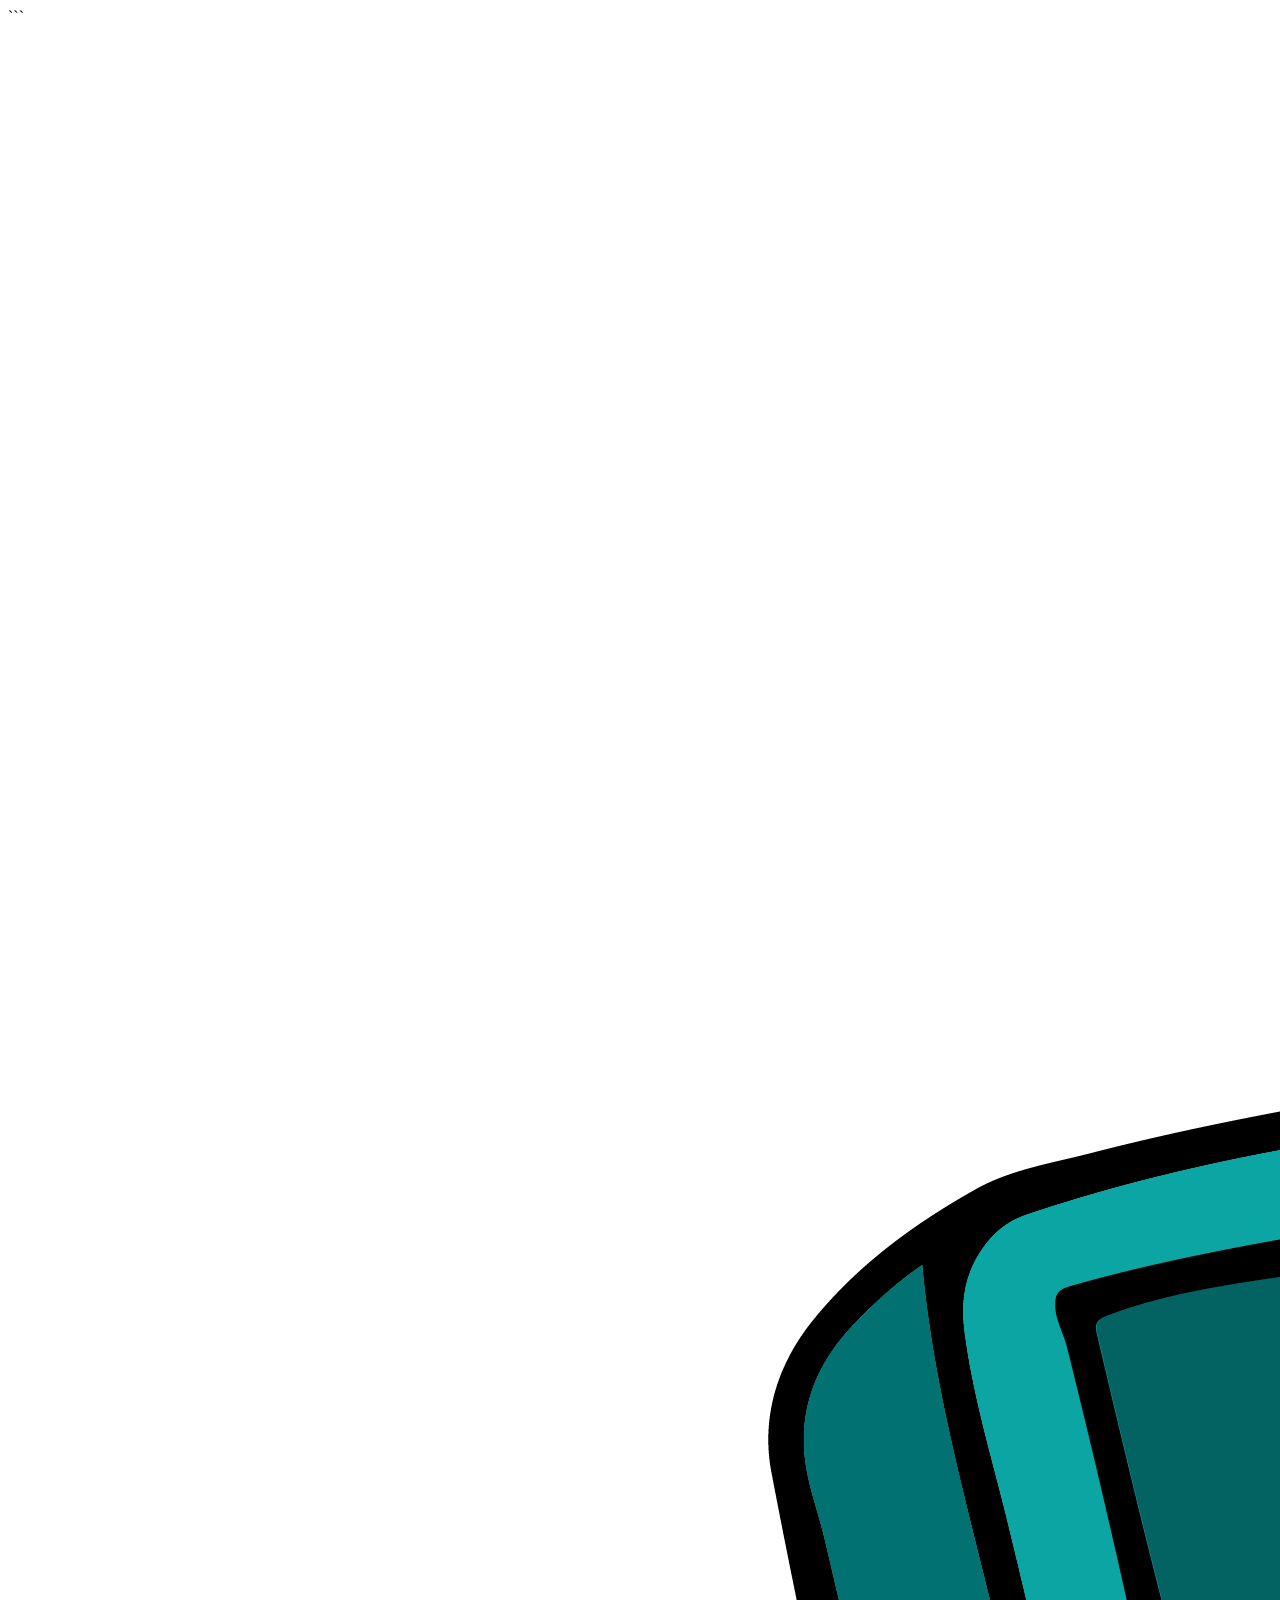
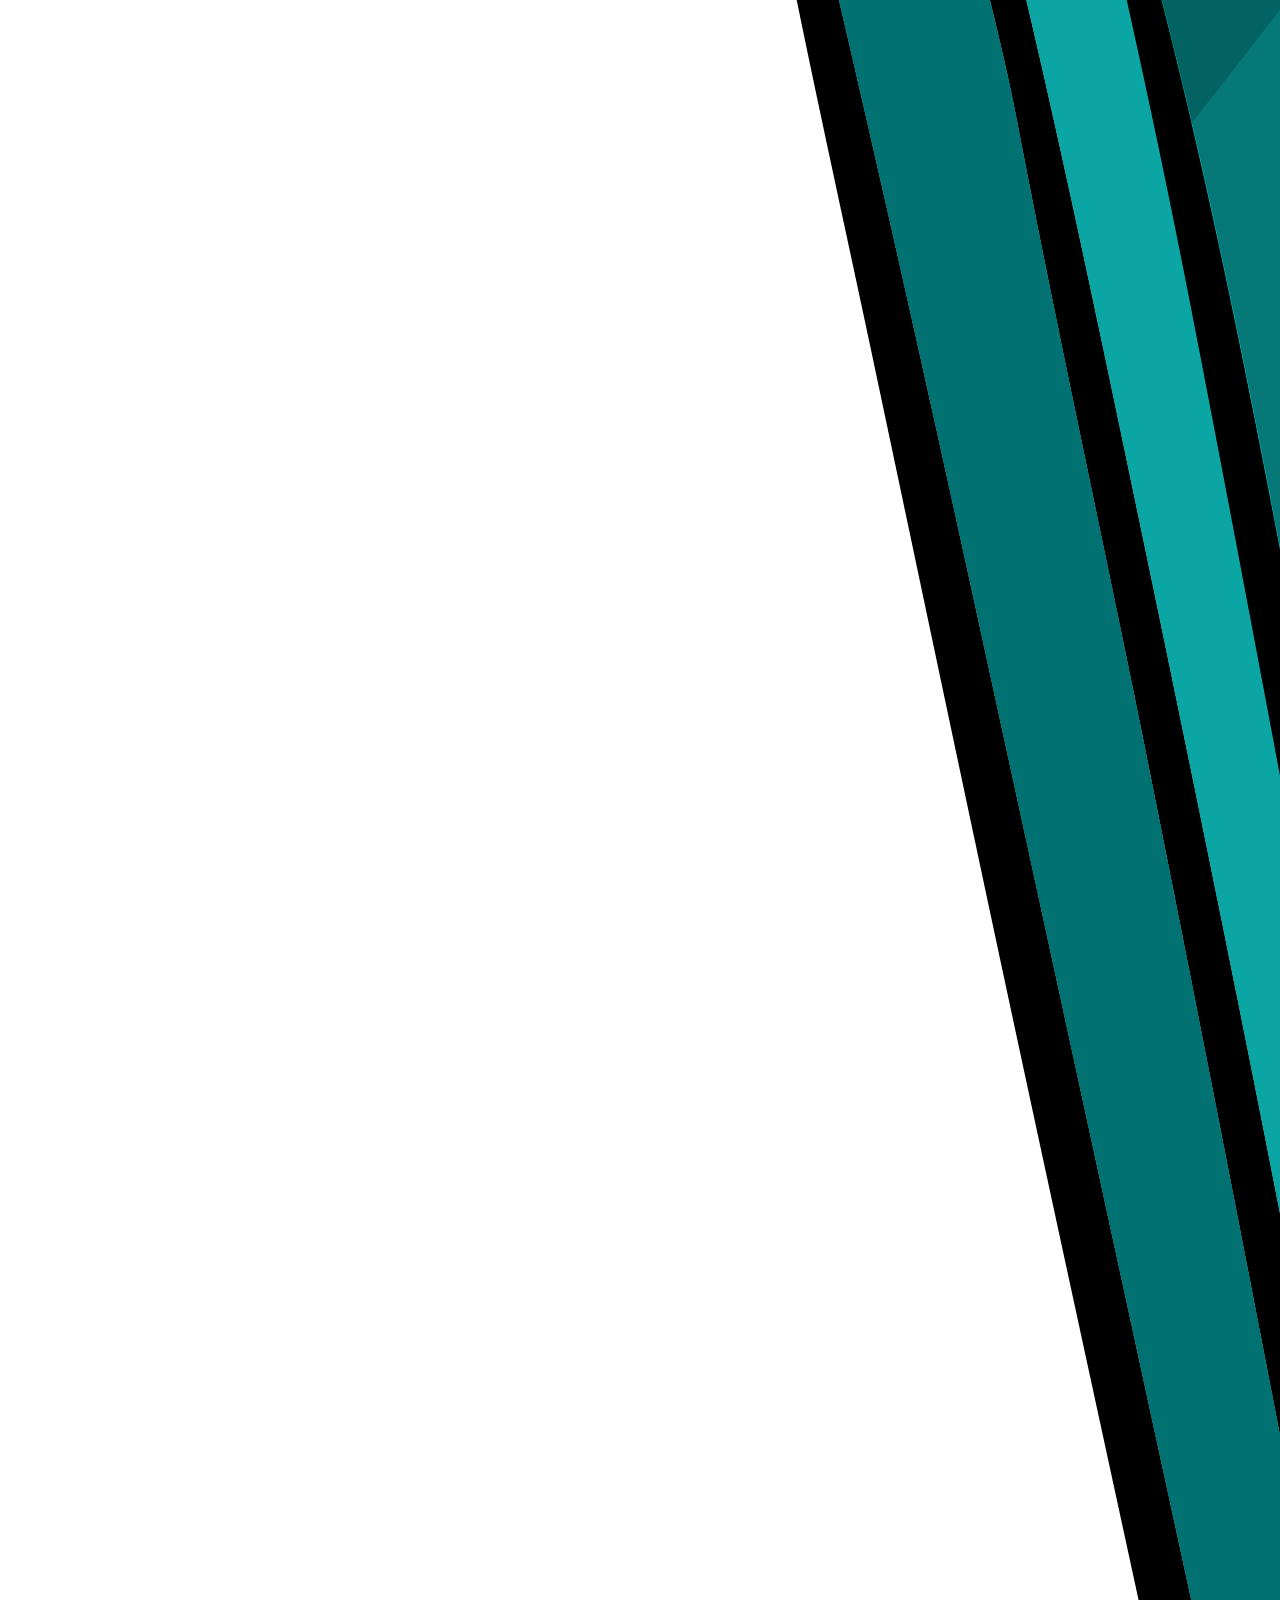
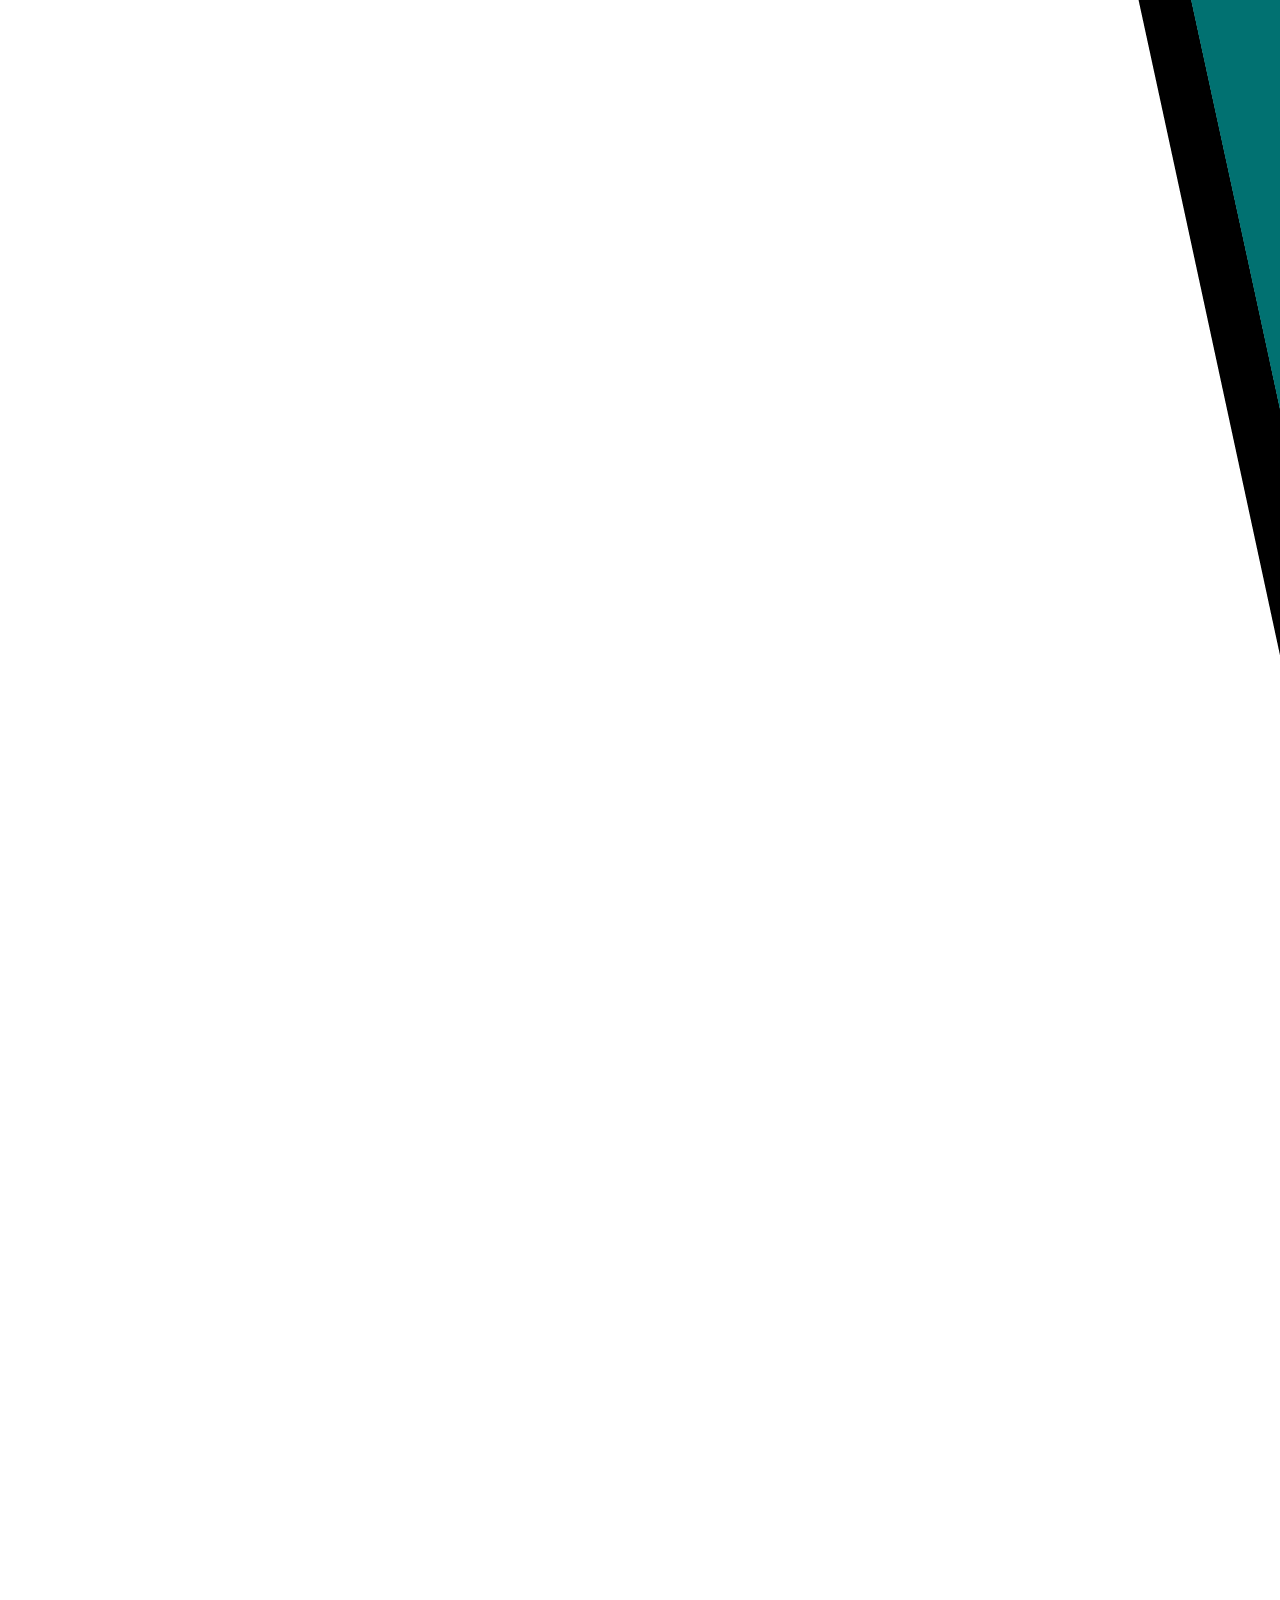
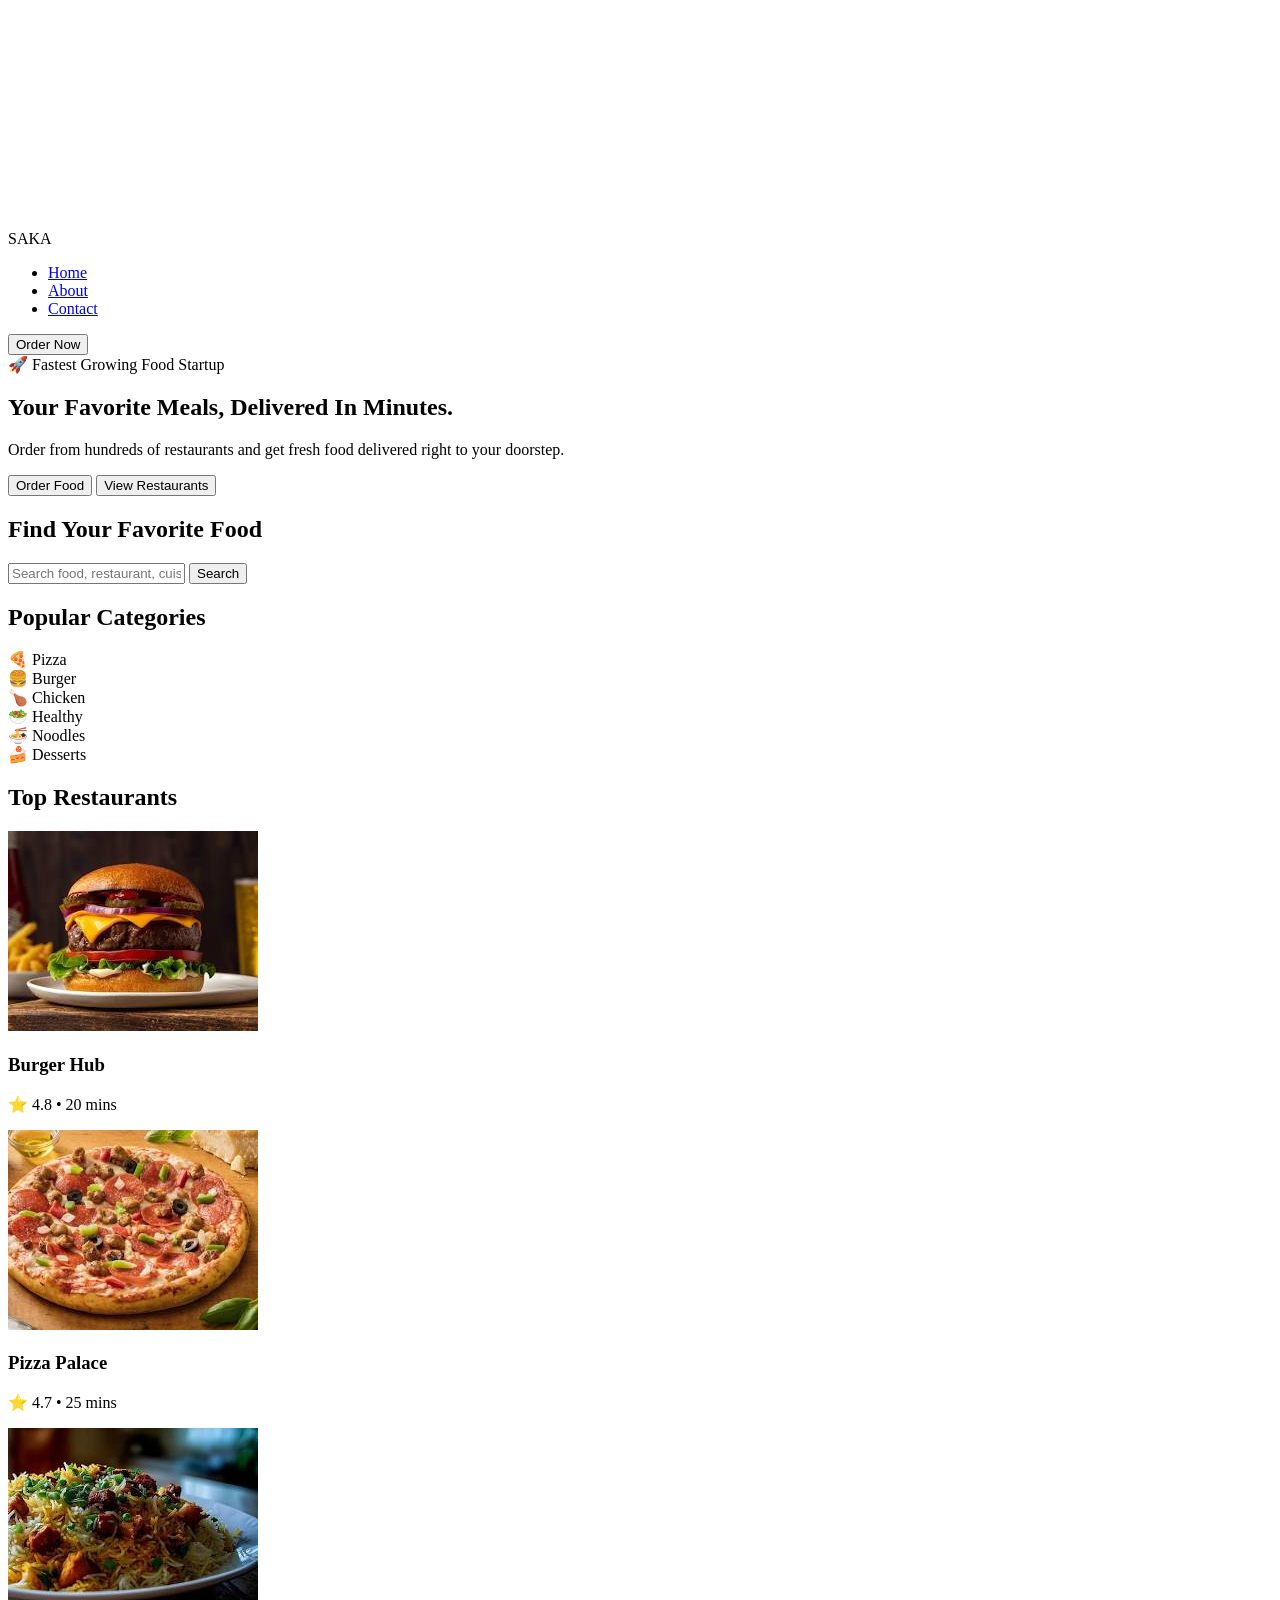
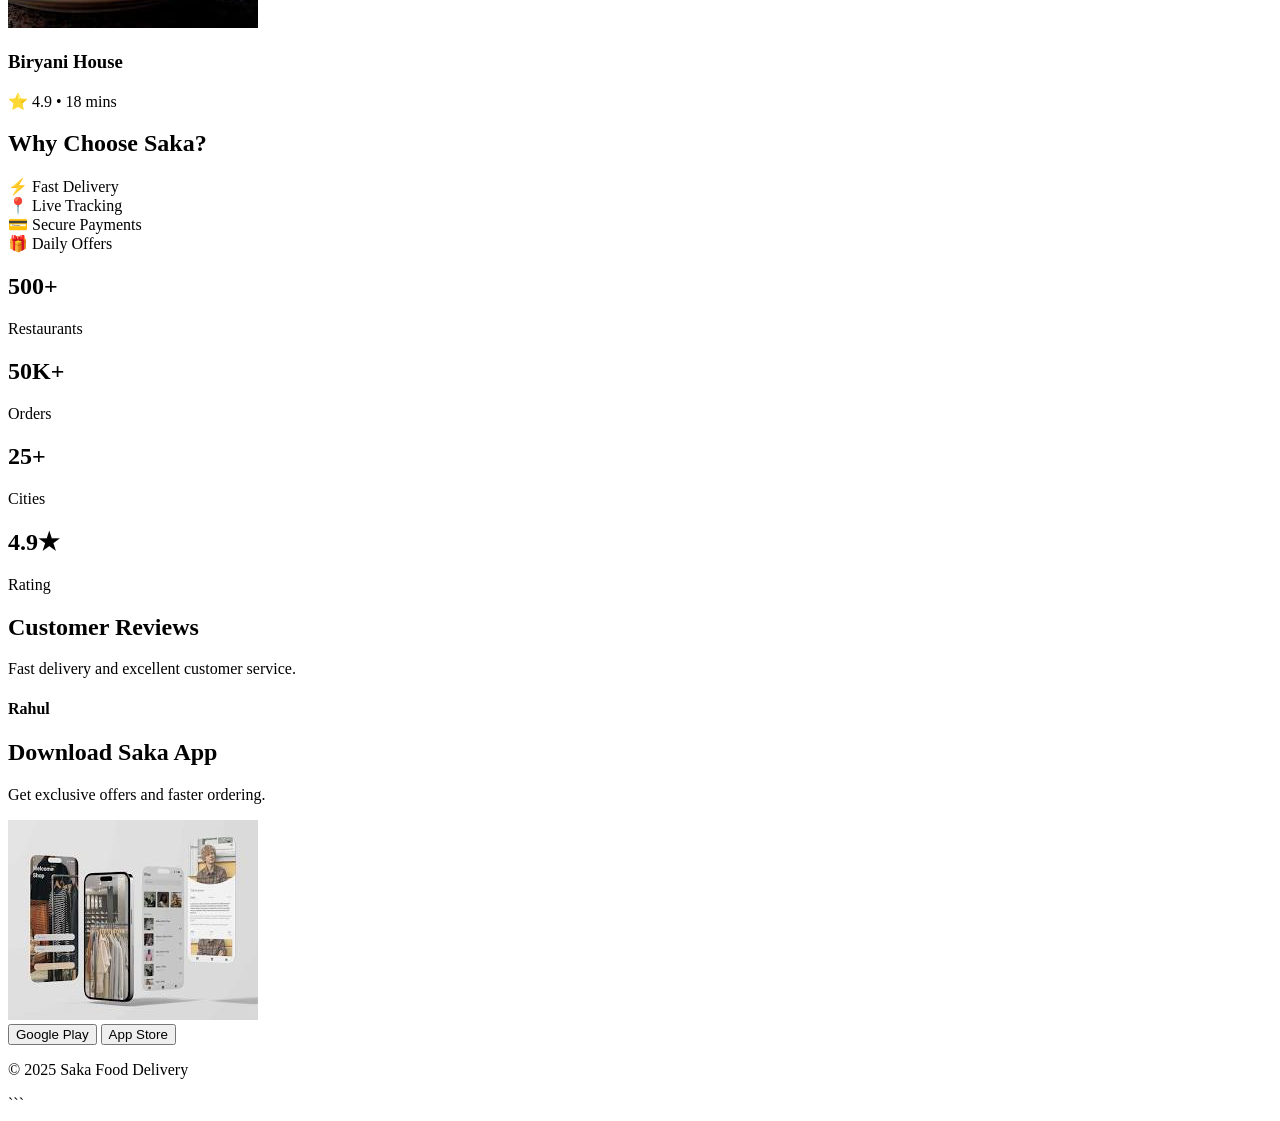
==== index.html @ be652237 "first commit" ====
<!DOCTYPE html>

<html lang="en">

<head>
    <meta charset="UTF-8">
    <meta name="viewport" content="width=device-width, initial-scale=1.0">
    <title>Saka Food Delivery</title>
    <link rel="icon" href="images/logo.png">
    


<link rel="stylesheet" href="style.css">

<link href="https://fonts.googleapis.com/css2?family=Inter:wght@300;400;500;600;700;800&display=swap"
    rel="stylesheet">

<link rel="stylesheet"
    href="https://cdnjs.cloudflare.com/ajax/libs/font-awesome/6.5.1/css/all.min.css">





</head>

<body>

```
<!-- NAVBAR -->

<nav class="navbar">

    <div class="logo">
    <img src="images/logo.png" alt="Saka Logo">
    <span>SAKA</span>
</div>
    <ul class="nav-links">
        <li><a href="index.html">Home</a></li>
        <li><a href="about.html">About</a></li>
        <li><a href="contact.html">Contact</a></li>
    </ul>

    <button class="nav-btn">
        Order Now
    </button>

</nav>

<!-- HERO -->

<section class="hero">

    <div class="hero-content">

        <span class="badge">
            🚀 Fastest Growing Food Startup
        </span>

        <h1>
            Your Favorite Meals,
            Delivered In Minutes.
        </h1>

        <p>
            Order from hundreds of restaurants and get fresh food delivered
            right to your doorstep.
        </p>

        <div class="hero-buttons">

            <button class="primary-btn">
                Order Food
            </button>

            <button class="secondary-btn">
                View Restaurants
            </button>

        </div>

    </div>

</section>

<!-- SEARCH -->

<section class="search-section">

    <h2>Find Your Favorite Food</h2>

    <div class="search-box">

        <input
type="text"
id="foodSearch"
placeholder="Search food, restaurant, cuisine...">

        <button>
            Search
        </button>

    </div>

</section>

<!-- CATEGORIES -->

<section class="categories">

    <h2>Popular Categories</h2>

    <div class="category-grid">

        <div class="category-card">🍕 Pizza</div>
        <div class="category-card">🍔 Burger</div>
        <div class="category-card">🍗 Chicken</div>
        <div class="category-card">🥗 Healthy</div>
        <div class="category-card">🍜 Noodles</div>
        <div class="category-card">🍰 Desserts</div>

    </div>

</section>

<!-- RESTAURANTS -->

<section class="restaurants">

    <h2>Top Restaurants</h2>

    <div class="restaurant-grid">

        <div class="restaurant-card">

            <img src="images/burger.jpg" alt="Burger Hub">

            <h3>Burger Hub</h3>

            <p>⭐ 4.8 • 20 mins</p>

        </div>

        <div class="restaurant-card">

            <img src="images/pizza.jpg" alt="Pizza Palace">
            <h3>Pizza Palace</h3>

            <p>⭐ 4.7 • 25 mins</p>

        </div>

        <div class="restaurant-card">

            <img src="images/biriyani.jpg" alt="Biryani House">

            <h3>Biryani House</h3>

            <p>⭐ 4.9 • 18 mins</p>

        </div>

    </div>

</section>

<!-- FEATURES -->

<section class="features">

    <h2>Why Choose Saka?</h2>

    <div class="feature-grid">

        <div class="feature-card">
            ⚡ Fast Delivery
        </div>

        <div class="feature-card">
            📍 Live Tracking
        </div>

        <div class="feature-card">
            💳 Secure Payments
        </div>

        <div class="feature-card">
            🎁 Daily Offers
        </div>

    </div>

</section>

<!-- STATS -->

<section class="stats">

    <div class="stat">
        <h2>500+</h2>
        <p>Restaurants</p>
    </div>

    <div class="stat">
        <h2>50K+</h2>
        <p>Orders</p>
    </div>

    <div class="stat">
        <h2>25+</h2>
        <p>Cities</p>
    </div>

    <div class="stat">
        <h2>4.9★</h2>
        <p>Rating</p>
    </div>

</section>

<!-- TESTIMONIALS -->

<section class="testimonials">

    <h2>Customer Reviews</h2>

    <div class="testimonial-card">

<p id="testimonial-text">
Fast delivery and excellent customer service.
</p>

<h4 id="testimonial-name">
Rahul
</h4>

</div>

</section>

<!-- APP SECTION -->

<section class="app-section">

    <h2>Download Saka App</h2>

    <p>
        Get exclusive offers and faster ordering.
    </p>
    <div class="app-preview">

<img src="images/app-mockup.png"
alt="Saka Mobile App">

</div>

    <div class="app-buttons">

        <button>
            Google Play
        </button>

        <button>
            App Store
        </button>

    </div>

</section>

<!-- FOOTER -->

<footer>

    <p>
        © 2025 Saka Food Delivery
    </p>

</footer>

<script src="script.js"></script>
```

</body>

</html>
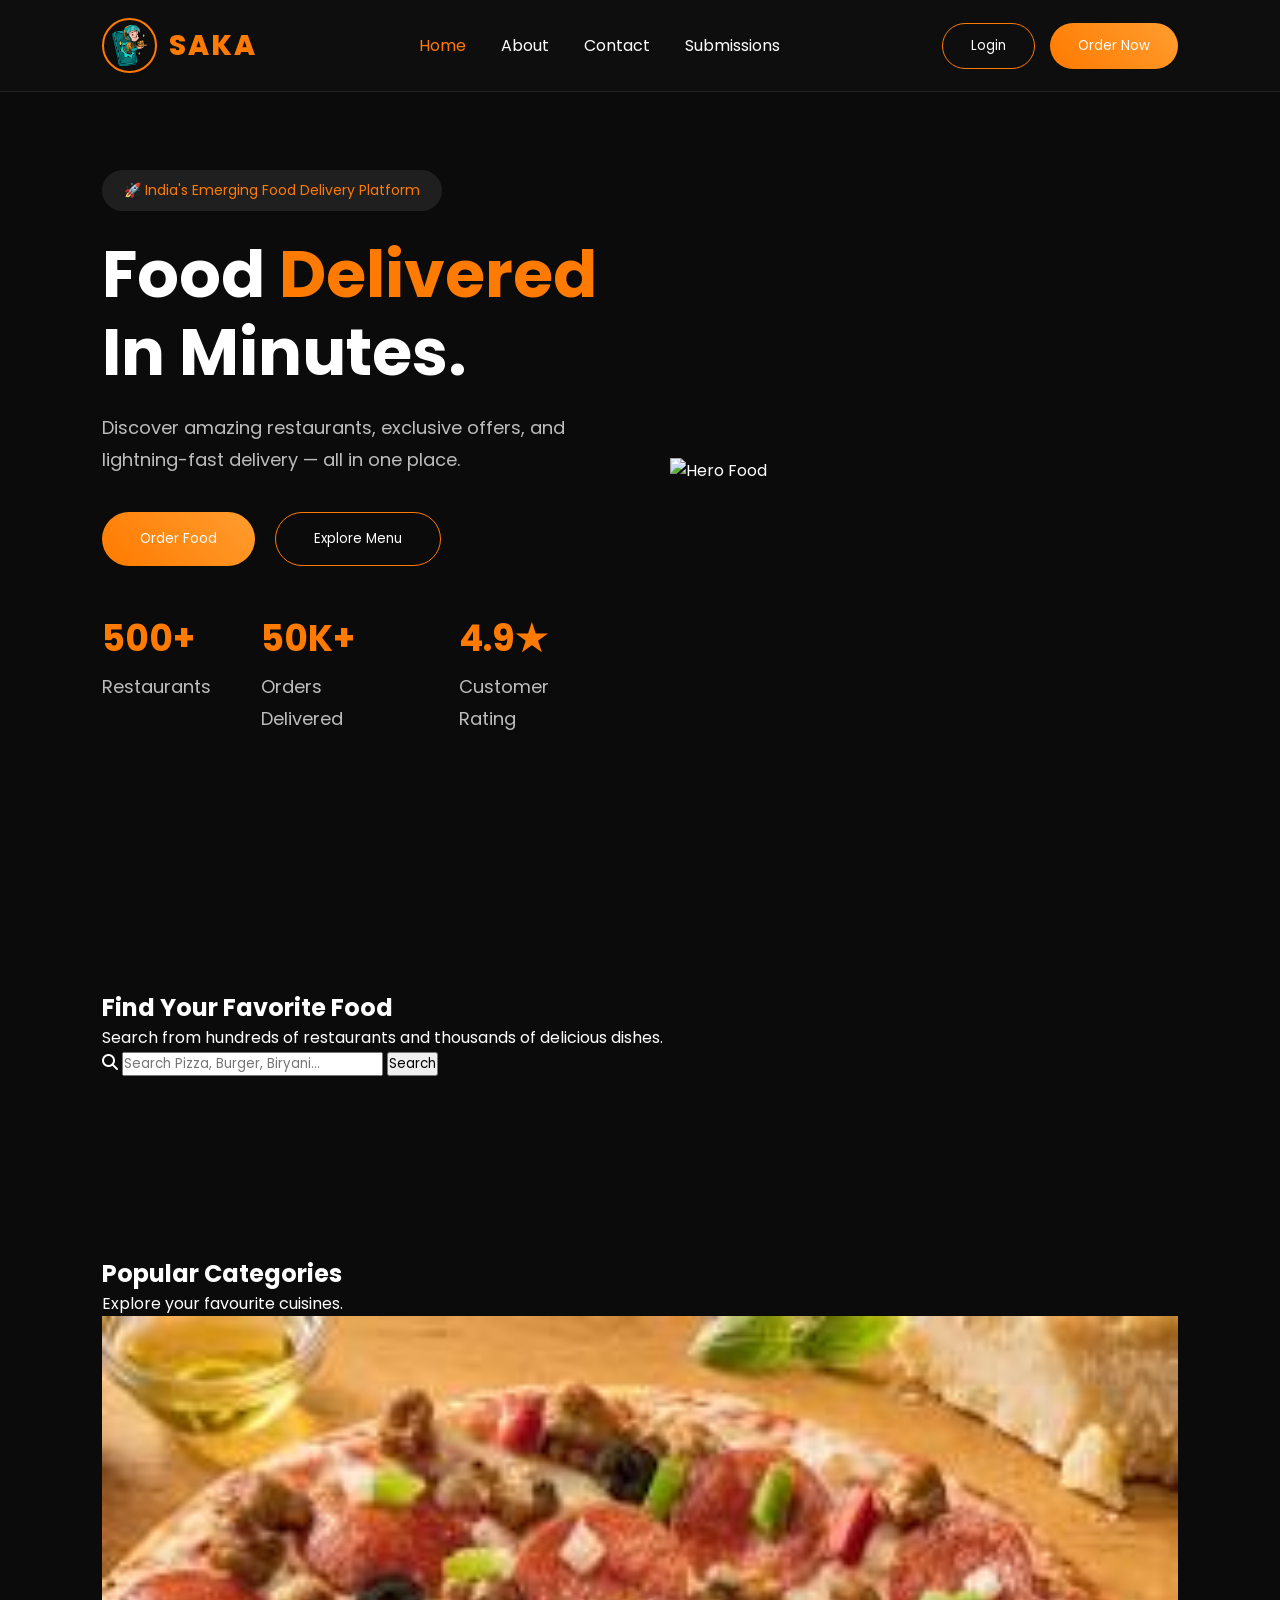
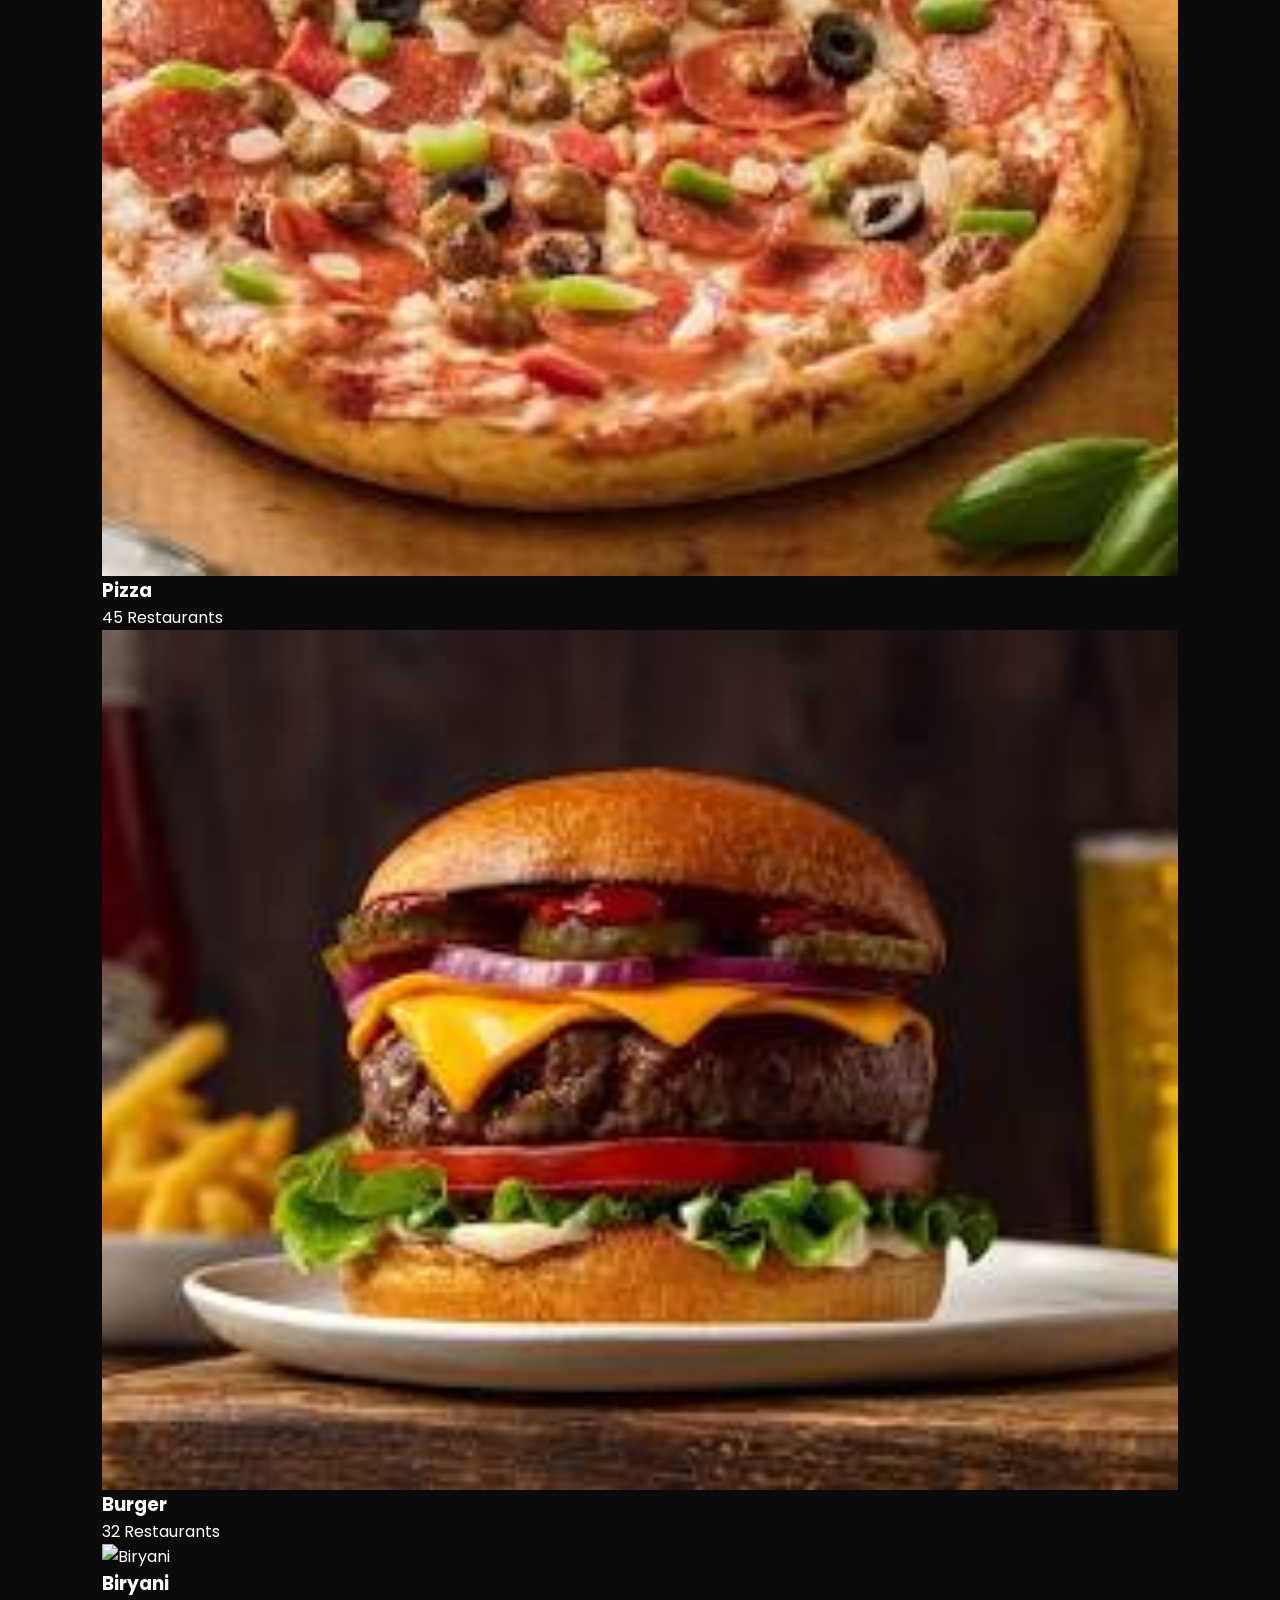
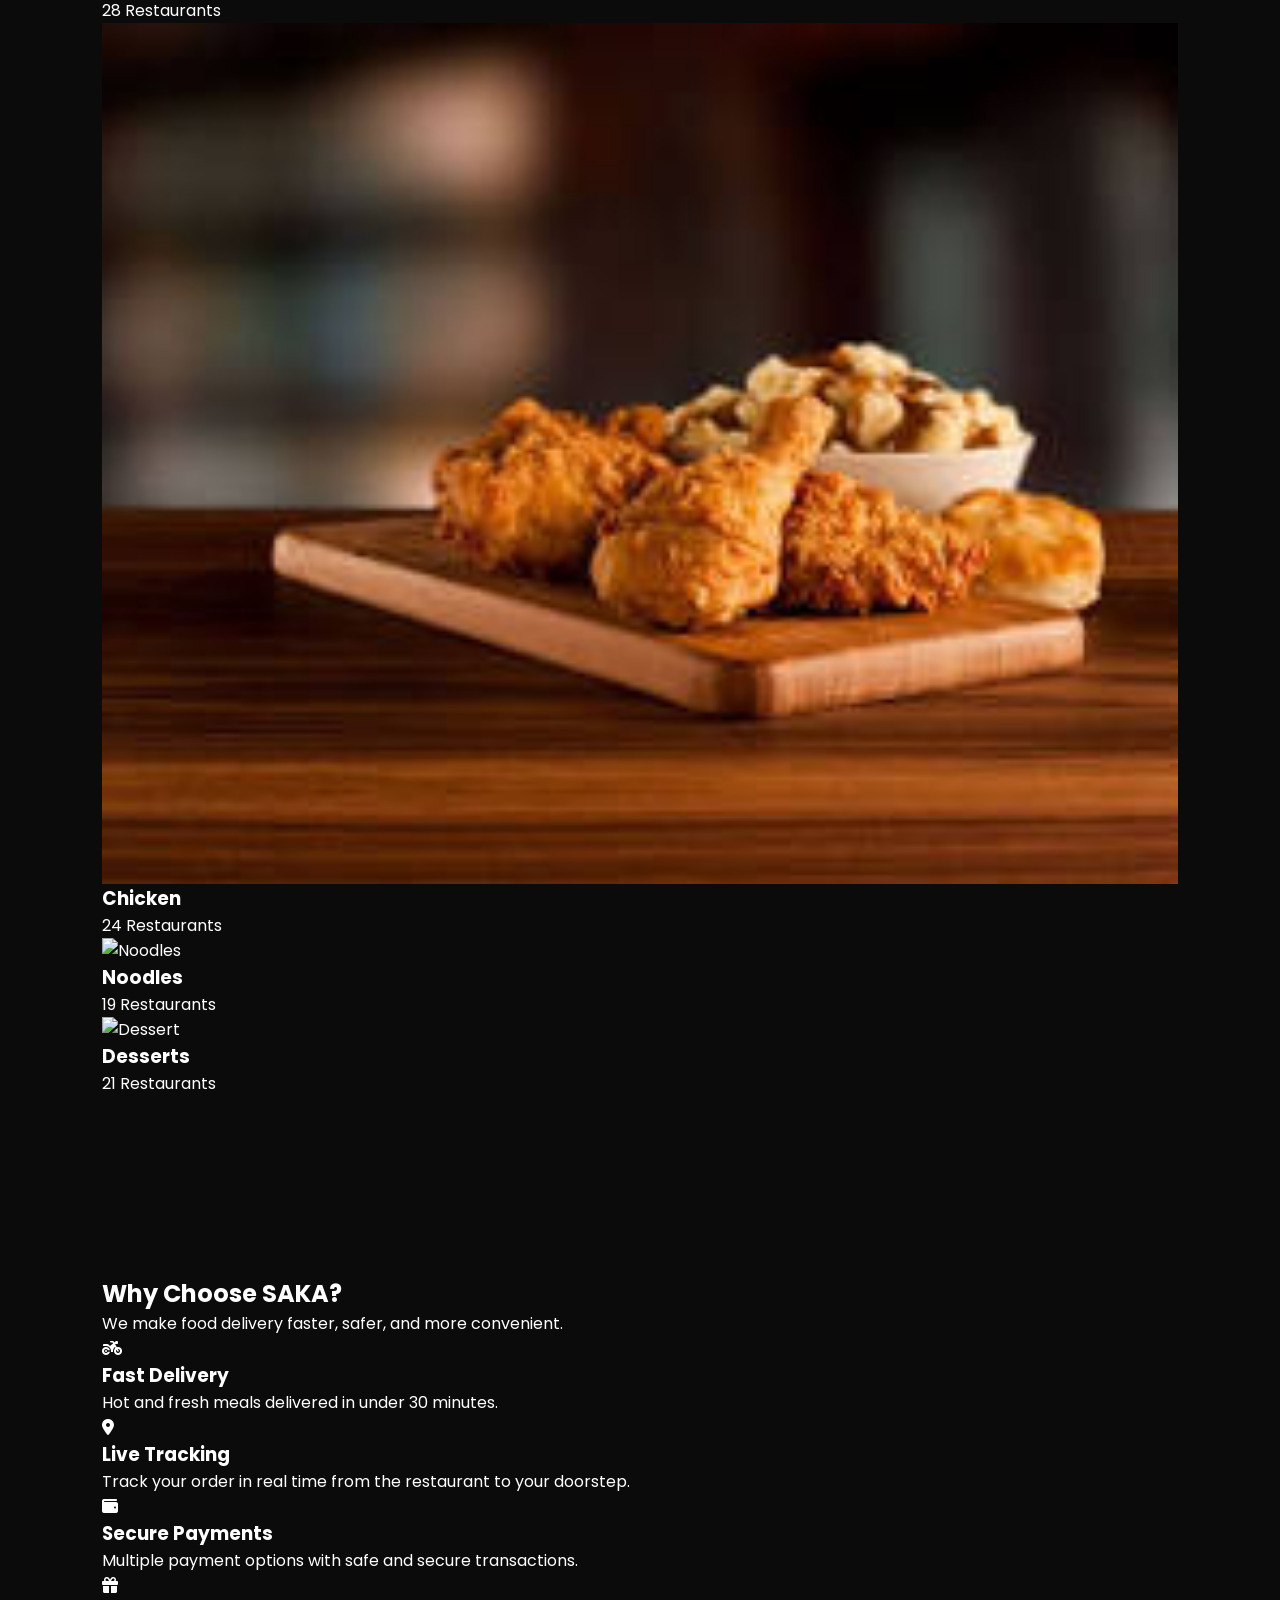
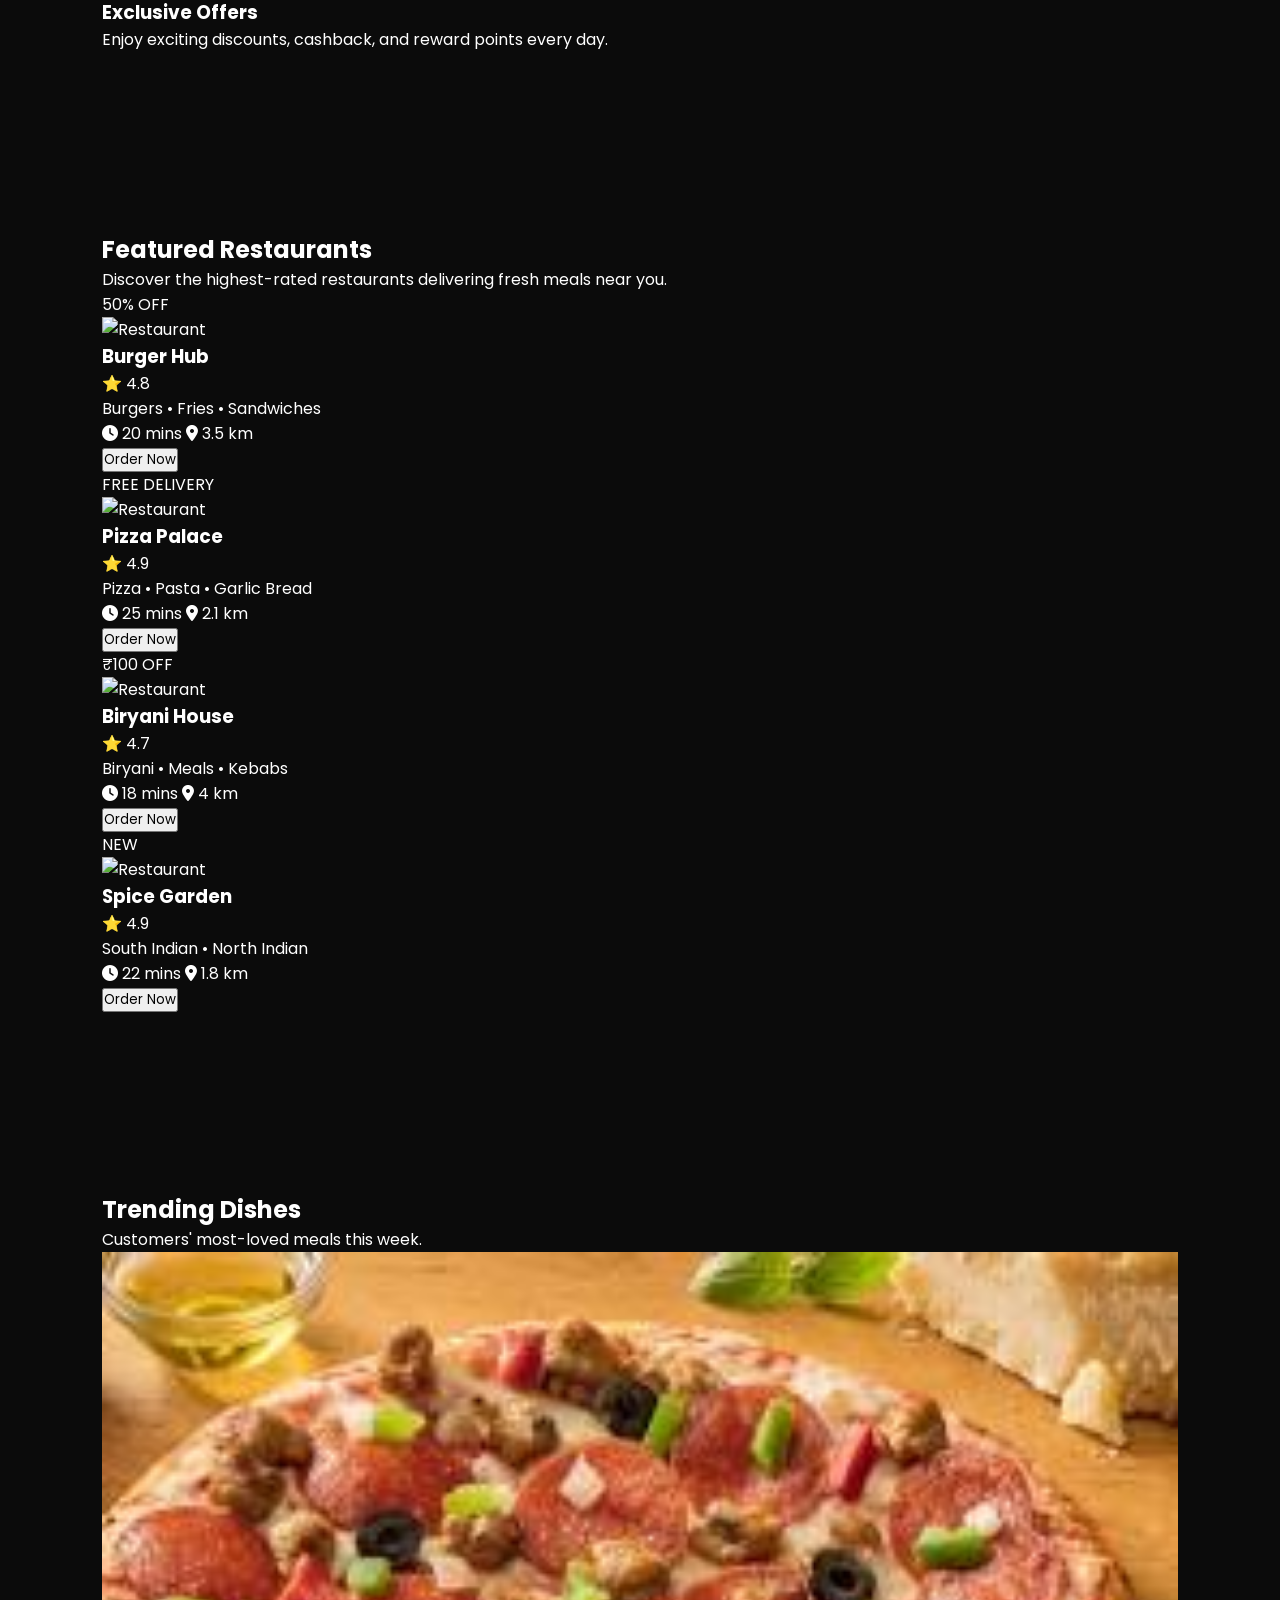
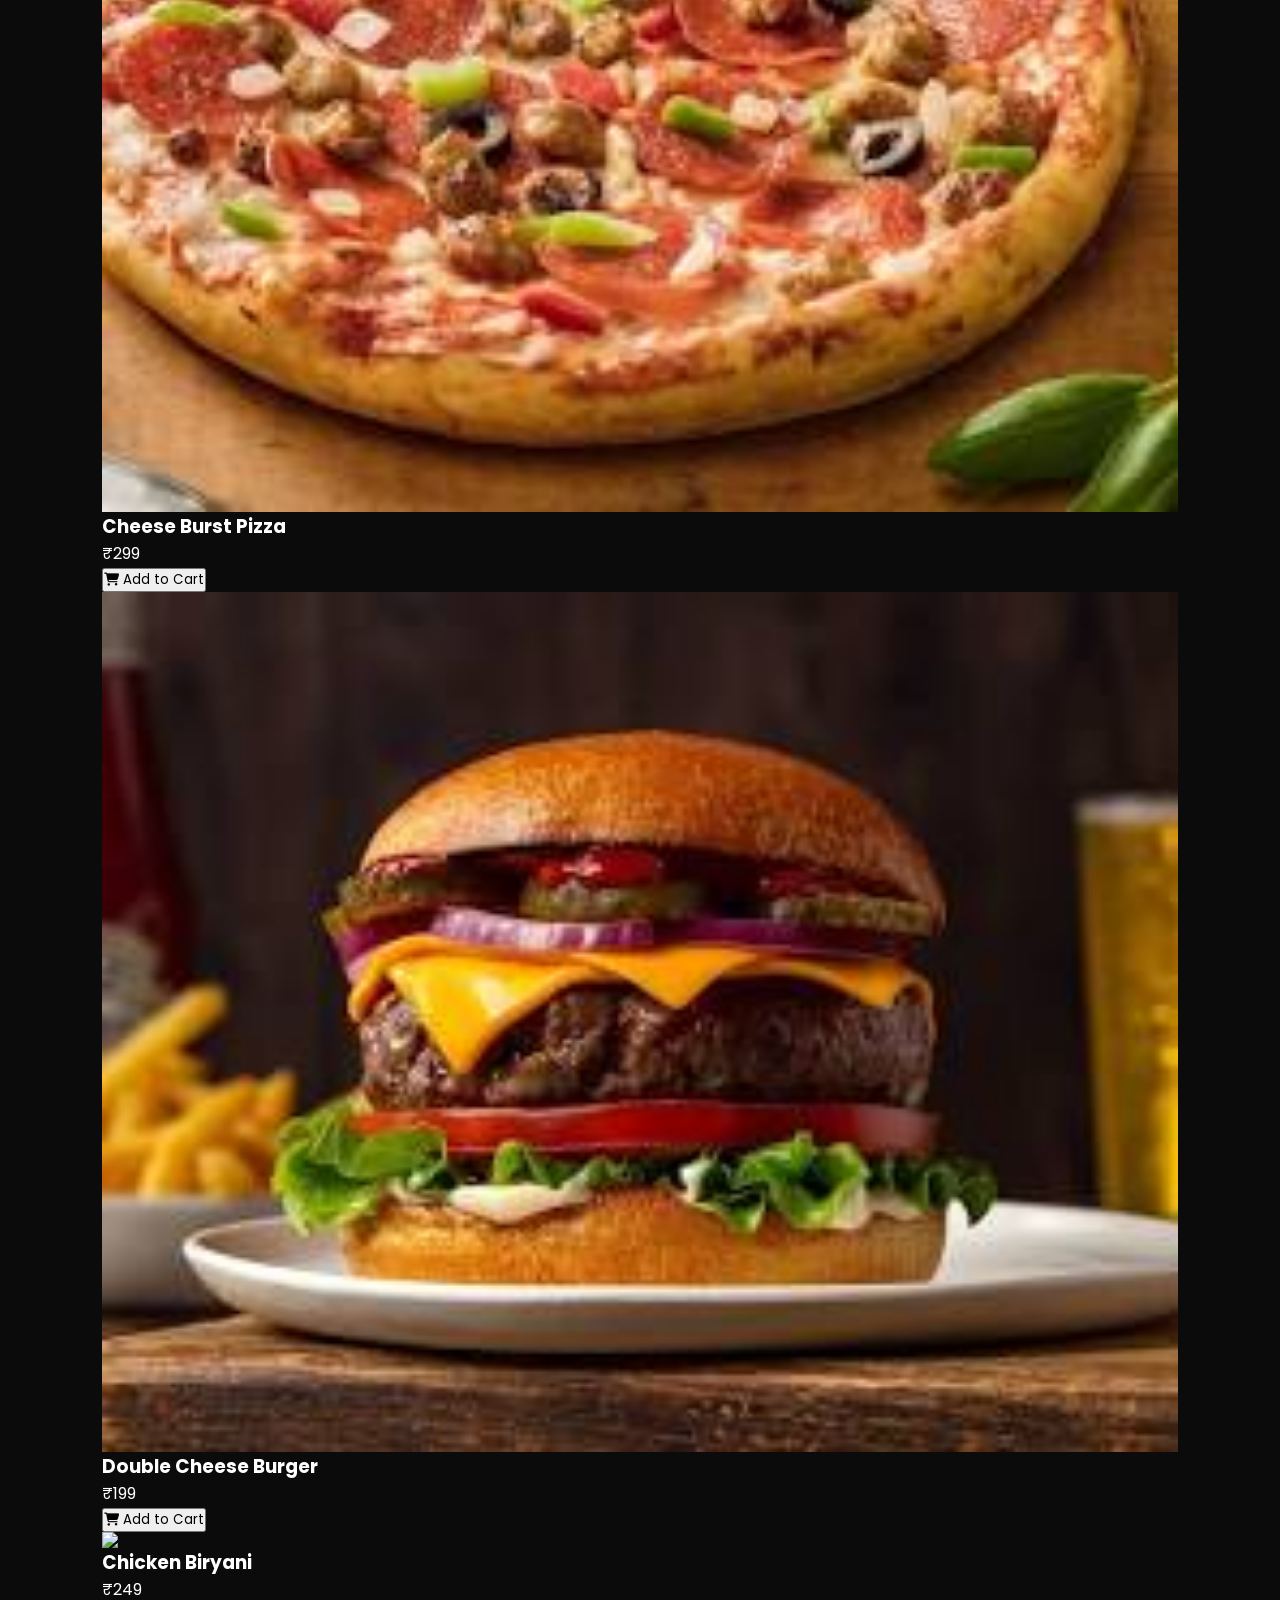
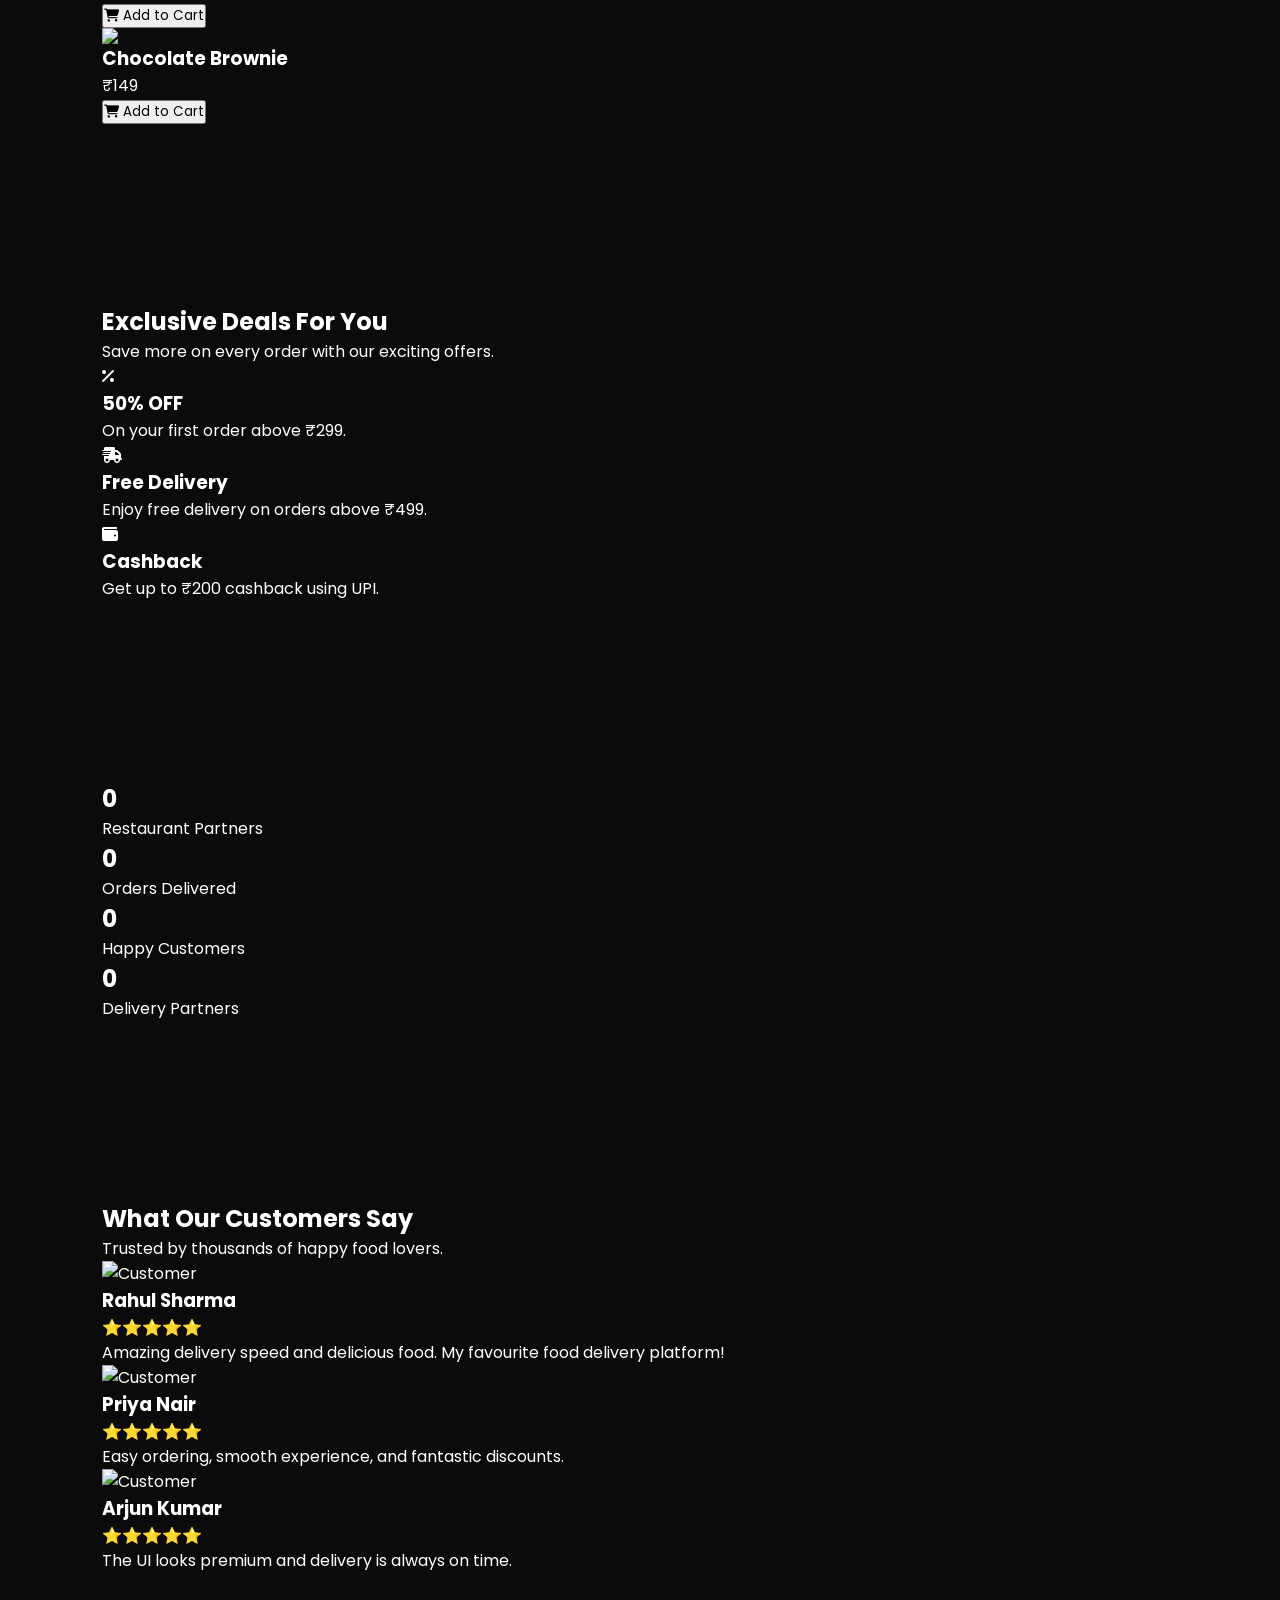
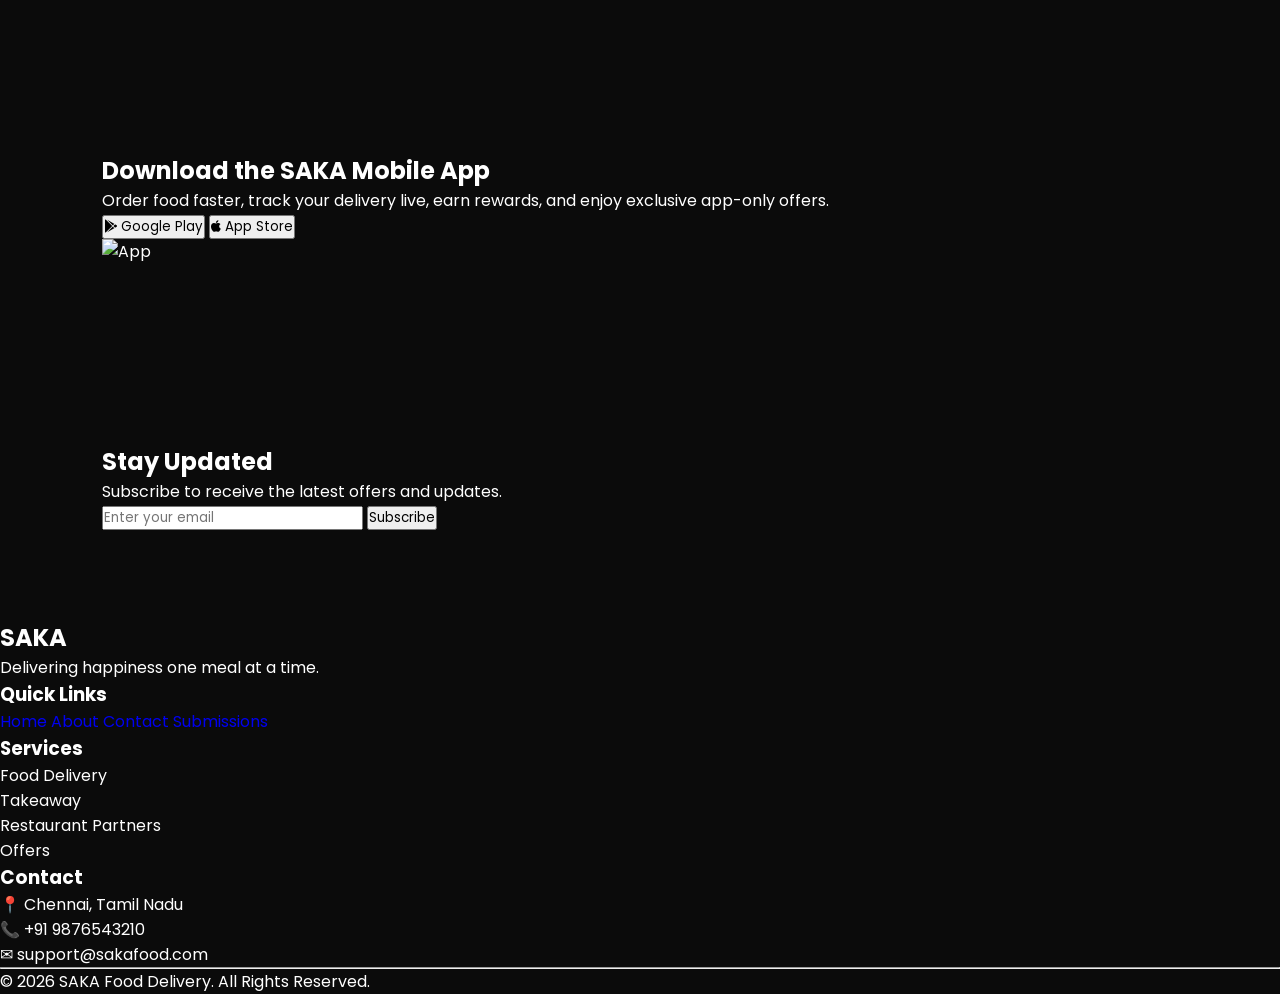
==== commit 57fab33c: "commit" ====
--- a/index.html
+++ b/index.html
@@ -1,286 +1,1055 @@
 <!DOCTYPE html>
-
 <html lang="en">
-
 <head>
-    <meta charset="UTF-8">
-    <meta name="viewport" content="width=device-width, initial-scale=1.0">
-    <title>Saka Food Delivery</title>
-    <link rel="icon" href="images/logo.png">
-    
-
+
+<meta charset="UTF-8">
+
+<meta name="viewport" content="width=device-width, initial-scale=1.0">
+
+<title>SAKA Food Delivery</title>
 
 <link rel="stylesheet" href="style.css">
 
-<link href="https://fonts.googleapis.com/css2?family=Inter:wght@300;400;500;600;700;800&display=swap"
-    rel="stylesheet">
+<link href="https://fonts.googleapis.com/css2?family=Poppins:wght@300;400;500;600;700;800&display=swap"
+rel="stylesheet">
 
 <link rel="stylesheet"
-    href="https://cdnjs.cloudflare.com/ajax/libs/font-awesome/6.5.1/css/all.min.css">
-
-
-
-
+href="https://cdnjs.cloudflare.com/ajax/libs/font-awesome/6.7.2/css/all.min.css">
 
 </head>
-
 <body>
-
-```
-<!-- NAVBAR -->
+    <!-- ===========================
+        NAVBAR START
+============================ -->
+
+<header>
 
 <nav class="navbar">
 
-    <div class="logo">
-    <img src="images/logo.png" alt="Saka Logo">
-    <span>SAKA</span>
-</div>
-    <ul class="nav-links">
-        <li><a href="index.html">Home</a></li>
-        <li><a href="about.html">About</a></li>
-        <li><a href="contact.html">Contact</a></li>
-    </ul>
-
-    <button class="nav-btn">
-        Order Now
-    </button>
+<div class="logo">
+
+<img src="images/logo.png">
+
+<h2>SAKA</h2>
+
+</div>
+
+<ul class="nav-links">
+
+<li>
+<a class="active" href="index.html">
+Home
+</a>
+</li>
+
+<li>
+<a href="about.html">
+About
+</a>
+</li>
+
+<li>
+<a href="contact.html">
+Contact
+</a>
+</li>
+
+<li>
+<a href="submissions.html">
+Submissions
+</a>
+</li>
+
+</ul>
+
+<div class="nav-buttons">
+
+<button class="login-btn">
+
+Login
+
+</button>
+
+<button class="order-btn">
+
+Order Now
+
+</button>
+
+</div>
 
 </nav>
 
-<!-- HERO -->
+</header>
+
+<!-- ===========================
+         HERO SECTION
+============================ -->
 
 <section class="hero">
 
-    <div class="hero-content">
-
-        <span class="badge">
-            🚀 Fastest Growing Food Startup
-        </span>
-
-        <h1>
-            Your Favorite Meals,
-            Delivered In Minutes.
-        </h1>
+<div class="hero-left">
+
+<span class="hero-tag">
+
+🚀 India's Emerging Food Delivery Platform
+
+</span>
+
+<h1>
+
+Food
+
+<span>
+
+Delivered
+
+</span>
+
+In Minutes.
+
+</h1>
+
+<p>
+
+Discover amazing restaurants,
+exclusive offers,
+and lightning-fast delivery —
+all in one place.
+
+</p>
+
+<div class="hero-buttons">
+
+<button class="primary-btn">
+
+Order Food
+
+</button>
+
+<button class="secondary-btn">
+
+Explore Menu
+
+</button>
+
+</div>
+
+<div class="hero-stats">
+
+<div>
+
+<h2>
+
+500+
+
+</h2>
+
+<p>
+
+Restaurants
+
+</p>
+
+</div>
+
+<div>
+
+<h2>
+
+50K+
+
+</h2>
+
+<p>
+
+Orders Delivered
+
+</p>
+
+</div>
+
+<div>
+
+<h2>
+
+4.9★
+
+</h2>
+
+<p>
+
+Customer Rating
+
+</p>
+
+</div>
+
+</div>
+
+</div>
+
+<div class="hero-right">
+
+<img
+src="images/hero.png"
+alt="Hero Food">
+
+</div>
+
+</section>
+<!-- ===========================
+        SEARCH SECTION
+=========================== -->
+
+<section class="search-section">
+
+    <div class="section-heading">
+
+        <h2>Find Your Favorite Food</h2>
 
         <p>
-            Order from hundreds of restaurants and get fresh food delivered
-            right to your doorstep.
+            Search from hundreds of restaurants and thousands of delicious dishes.
         </p>
 
-        <div class="hero-buttons">
-
-            <button class="primary-btn">
-                Order Food
+    </div>
+
+    <div class="search-container">
+
+        <div class="search-box">
+
+            <i class="fa-solid fa-magnifying-glass"></i>
+
+            <input
+                type="text"
+                id="foodSearch"
+                placeholder="Search Pizza, Burger, Biryani...">
+
+            <button>
+
+                Search
+
             </button>
 
-            <button class="secondary-btn">
-                View Restaurants
+        </div>
+
+    </div>
+
+</section>
+
+<!-- ===========================
+      FOOD CATEGORIES
+=========================== -->
+
+<section class="categories">
+
+    <div class="section-heading">
+
+        <h2>Popular Categories</h2>
+
+        <p>
+            Explore your favourite cuisines.
+        </p>
+
+    </div>
+
+    <div class="category-grid">
+
+        <div class="category-card">
+
+            <img src="images/pizza.jpg" alt="Pizza">
+
+            <h3>Pizza</h3>
+
+            <p>45 Restaurants</p>
+
+        </div>
+
+        <div class="category-card">
+
+            <img src="images/burger.jpg" alt="Burger">
+
+            <h3>Burger</h3>
+
+            <p>32 Restaurants</p>
+
+        </div>
+
+        <div class="category-card">
+
+            <img src="images/biryani.jpg" alt="Biryani">
+
+            <h3>Biryani</h3>
+
+            <p>28 Restaurants</p>
+
+        </div>
+
+        <div class="category-card">
+
+            <img src="images/chicken.jpg" alt="Chicken">
+
+            <h3>Chicken</h3>
+
+            <p>24 Restaurants</p>
+
+        </div>
+
+        <div class="category-card">
+
+            <img src="images/noodles.jpg" alt="Noodles">
+
+            <h3>Noodles</h3>
+
+            <p>19 Restaurants</p>
+
+        </div>
+
+        <div class="category-card">
+
+            <img src="images/dessert.jpg" alt="Dessert">
+
+            <h3>Desserts</h3>
+
+            <p>21 Restaurants</p>
+
+        </div>
+
+    </div>
+
+</section>
+
+<!-- ===========================
+       WHY CHOOSE SAKA
+=========================== -->
+
+<section class="services">
+
+    <div class="section-heading">
+
+        <h2>Why Choose SAKA?</h2>
+
+        <p>
+            We make food delivery faster, safer, and more convenient.
+        </p>
+
+    </div>
+
+    <div class="service-grid">
+
+        <div class="service-card">
+
+            <i class="fa-solid fa-motorcycle"></i>
+
+            <h3>Fast Delivery</h3>
+
+            <p>
+                Hot and fresh meals delivered in under 30 minutes.
+            </p>
+
+        </div>
+
+        <div class="service-card">
+
+            <i class="fa-solid fa-location-dot"></i>
+
+            <h3>Live Tracking</h3>
+
+            <p>
+                Track your order in real time from the restaurant to your doorstep.
+            </p>
+
+        </div>
+
+        <div class="service-card">
+
+            <i class="fa-solid fa-wallet"></i>
+
+            <h3>Secure Payments</h3>
+
+            <p>
+                Multiple payment options with safe and secure transactions.
+            </p>
+
+        </div>
+
+        <div class="service-card">
+
+            <i class="fa-solid fa-gift"></i>
+
+            <h3>Exclusive Offers</h3>
+
+            <p>
+                Enjoy exciting discounts, cashback, and reward points every day.
+            </p>
+
+        </div>
+
+    </div>
+
+</section>
+<!-- =========================================
+        FEATURED RESTAURANTS
+========================================== -->
+
+<section class="restaurants">
+
+    <div class="section-heading">
+
+        <h2>Featured Restaurants</h2>
+
+        <p>
+            Discover the highest-rated restaurants delivering fresh meals near you.
+        </p>
+
+    </div>
+
+    <div class="restaurant-grid">
+
+        <!-- Restaurant 1 -->
+
+        <div class="restaurant-card">
+
+            <div class="offer-tag">
+                50% OFF
+            </div>
+
+            <img src="images/restaurant1.jpg" alt="Restaurant">
+
+            <div class="restaurant-content">
+
+                <div class="restaurant-header">
+
+                    <h3>Burger Hub</h3>
+
+                    <span class="rating">
+
+                        ⭐ 4.8
+
+                    </span>
+
+                </div>
+
+                <p class="cuisine">
+                    Burgers • Fries • Sandwiches
+                </p>
+
+                <div class="restaurant-info">
+
+                    <span>
+                        <i class="fa-solid fa-clock"></i>
+                        20 mins
+                    </span>
+
+                    <span>
+                        <i class="fa-solid fa-location-dot"></i>
+                        3.5 km
+                    </span>
+
+                </div>
+
+                <button class="order-btn-card">
+
+                    Order Now
+
+                </button>
+
+            </div>
+
+        </div>
+
+        <!-- Restaurant 2 -->
+
+        <div class="restaurant-card">
+
+            <div class="offer-tag">
+                FREE DELIVERY
+            </div>
+
+            <img src="images/restaurant2.jpg" alt="Restaurant">
+
+            <div class="restaurant-content">
+
+                <div class="restaurant-header">
+
+                    <h3>Pizza Palace</h3>
+
+                    <span class="rating">
+
+                        ⭐ 4.9
+
+                    </span>
+
+                </div>
+
+                <p class="cuisine">
+                    Pizza • Pasta • Garlic Bread
+                </p>
+
+                <div class="restaurant-info">
+
+                    <span>
+                        <i class="fa-solid fa-clock"></i>
+                        25 mins
+                    </span>
+
+                    <span>
+                        <i class="fa-solid fa-location-dot"></i>
+                        2.1 km
+                    </span>
+
+                </div>
+
+                <button class="order-btn-card">
+
+                    Order Now
+
+                </button>
+
+            </div>
+
+        </div>
+
+        <!-- Restaurant 3 -->
+
+        <div class="restaurant-card">
+
+            <div class="offer-tag">
+                ₹100 OFF
+            </div>
+
+            <img src="images/restaurant3.jpg" alt="Restaurant">
+
+            <div class="restaurant-content">
+
+                <div class="restaurant-header">
+
+                    <h3>Biryani House</h3>
+
+                    <span class="rating">
+
+                        ⭐ 4.7
+
+                    </span>
+
+                </div>
+
+                <p class="cuisine">
+                    Biryani • Meals • Kebabs
+                </p>
+
+                <div class="restaurant-info">
+
+                    <span>
+                        <i class="fa-solid fa-clock"></i>
+                        18 mins
+                    </span>
+
+                    <span>
+                        <i class="fa-solid fa-location-dot"></i>
+                        4 km
+                    </span>
+
+                </div>
+
+                <button class="order-btn-card">
+
+                    Order Now
+
+                </button>
+
+            </div>
+
+        </div>
+
+        <!-- Restaurant 4 -->
+
+        <div class="restaurant-card">
+
+            <div class="offer-tag">
+                NEW
+            </div>
+
+            <img src="images/restaurant4.jpg" alt="Restaurant">
+
+            <div class="restaurant-content">
+
+                <div class="restaurant-header">
+
+                    <h3>Spice Garden</h3>
+
+                    <span class="rating">
+
+                        ⭐ 4.9
+
+                    </span>
+
+                </div>
+
+                <p class="cuisine">
+                    South Indian • North Indian
+                </p>
+
+                <div class="restaurant-info">
+
+                    <span>
+                        <i class="fa-solid fa-clock"></i>
+                        22 mins
+                    </span>
+
+                    <span>
+                        <i class="fa-solid fa-location-dot"></i>
+                        1.8 km
+                    </span>
+
+                </div>
+
+                <button class="order-btn-card">
+
+                    Order Now
+
+                </button>
+
+            </div>
+
+        </div>
+
+    </div>
+
+</section>
+<!-- =========================================
+            TRENDING DISHES
+========================================== -->
+
+<section class="trending">
+
+    <div class="section-heading">
+
+        <h2>Trending Dishes</h2>
+
+        <p>
+            Customers' most-loved meals this week.
+        </p>
+
+    </div>
+
+    <div class="dish-grid">
+
+        <div class="dish-card">
+
+            <img src="images/pizza.jpg">
+
+            <h3>Cheese Burst Pizza</h3>
+
+            <p>₹299</p>
+
+            <button>
+
+                <i class="fa-solid fa-cart-shopping"></i>
+
+                Add to Cart
+
             </button>
 
         </div>
 
+        <div class="dish-card">
+
+            <img src="images/burger.jpg">
+
+            <h3>Double Cheese Burger</h3>
+
+            <p>₹199</p>
+
+            <button>
+
+                <i class="fa-solid fa-cart-shopping"></i>
+
+                Add to Cart
+
+            </button>
+
+        </div>
+
+        <div class="dish-card">
+
+            <img src="images/biryani.jpg">
+
+            <h3>Chicken Biryani</h3>
+
+            <p>₹249</p>
+
+            <button>
+
+                <i class="fa-solid fa-cart-shopping"></i>
+
+                Add to Cart
+
+            </button>
+
+        </div>
+
+        <div class="dish-card">
+
+            <img src="images/dessert.jpg">
+
+            <h3>Chocolate Brownie</h3>
+
+            <p>₹149</p>
+
+            <button>
+
+                <i class="fa-solid fa-cart-shopping"></i>
+
+                Add to Cart
+
+            </button>
+
+        </div>
+
     </div>
 
 </section>
-
-<!-- SEARCH -->
-
-<section class="search-section">
-
-    <h2>Find Your Favorite Food</h2>
-
-    <div class="search-box">
+<!-- =========================================
+        EXCLUSIVE OFFERS
+========================================== -->
+
+<section class="offers-section">
+
+    <div class="section-heading">
+
+        <h2>Exclusive Deals For You</h2>
+
+        <p>
+            Save more on every order with our exciting offers.
+        </p>
+
+    </div>
+
+    <div class="offers-grid">
+
+        <div class="offer-box">
+
+            <i class="fa-solid fa-percent"></i>
+
+            <h3>50% OFF</h3>
+
+            <p>On your first order above ₹299.</p>
+
+        </div>
+
+        <div class="offer-box">
+
+            <i class="fa-solid fa-truck-fast"></i>
+
+            <h3>Free Delivery</h3>
+
+            <p>Enjoy free delivery on orders above ₹499.</p>
+
+        </div>
+
+        <div class="offer-box">
+
+            <i class="fa-solid fa-wallet"></i>
+
+            <h3>Cashback</h3>
+
+            <p>Get up to ₹200 cashback using UPI.</p>
+
+        </div>
+
+    </div>
+
+</section>
+
+<!-- =========================================
+          COMPANY STATS
+========================================== -->
+
+<section class="stats">
+
+    <div class="stat-card">
+
+        <h2 class="counter" data-target="500">0</h2>
+
+        <p>Restaurant Partners</p>
+
+    </div>
+
+    <div class="stat-card">
+
+        <h2 class="counter" data-target="50000">0</h2>
+
+        <p>Orders Delivered</p>
+
+    </div>
+
+    <div class="stat-card">
+
+        <h2 class="counter" data-target="15000">0</h2>
+
+        <p>Happy Customers</p>
+
+    </div>
+
+    <div class="stat-card">
+
+        <h2 class="counter" data-target="120">0</h2>
+
+        <p>Delivery Partners</p>
+
+    </div>
+
+</section>
+
+<!-- =========================================
+        CUSTOMER REVIEWS
+========================================== -->
+
+<section class="testimonials">
+
+    <div class="section-heading">
+
+        <h2>What Our Customers Say</h2>
+
+        <p>
+            Trusted by thousands of happy food lovers.
+        </p>
+
+    </div>
+
+    <div class="testimonial-slider">
+
+        <div class="testimonial-card">
+
+            <img src="images/user1.jpg" alt="Customer">
+
+            <h3>Rahul Sharma</h3>
+
+            <span>⭐⭐⭐⭐⭐</span>
+
+            <p>
+
+                Amazing delivery speed and delicious food.
+                My favourite food delivery platform!
+
+            </p>
+
+        </div>
+
+        <div class="testimonial-card">
+
+            <img src="images/user2.jpg" alt="Customer">
+
+            <h3>Priya Nair</h3>
+
+            <span>⭐⭐⭐⭐⭐</span>
+
+            <p>
+
+                Easy ordering, smooth experience,
+                and fantastic discounts.
+
+            </p>
+
+        </div>
+
+        <div class="testimonial-card">
+
+            <img src="images/user3.jpg" alt="Customer">
+
+            <h3>Arjun Kumar</h3>
+
+            <span>⭐⭐⭐⭐⭐</span>
+
+            <p>
+
+                The UI looks premium and delivery
+                is always on time.
+
+            </p>
+
+        </div>
+
+    </div>
+
+</section>
+
+<!-- =========================================
+        MOBILE APP
+========================================== -->
+
+<section class="app-section">
+
+    <div class="app-left">
+
+        <h2>
+
+            Download the
+            SAKA Mobile App
+
+        </h2>
+
+        <p>
+
+            Order food faster,
+            track your delivery live,
+            earn rewards,
+            and enjoy exclusive app-only offers.
+
+        </p>
+
+        <div class="app-buttons">
+
+            <button>
+
+                <i class="fa-brands fa-google-play"></i>
+
+                Google Play
+
+            </button>
+
+            <button>
+
+                <i class="fa-brands fa-apple"></i>
+
+                App Store
+
+            </button>
+
+        </div>
+
+    </div>
+
+    <div class="app-right">
+
+        <img src="images/app.png" alt="App">
+
+    </div>
+
+</section>
+
+<!-- =========================================
+         NEWSLETTER
+========================================== -->
+
+<section class="newsletter">
+
+    <h2>
+
+        Stay Updated
+
+    </h2>
+
+    <p>
+
+        Subscribe to receive the latest offers and updates.
+
+    </p>
+
+    <form>
 
         <input
-type="text"
-id="foodSearch"
-placeholder="Search food, restaurant, cuisine...">
+        type="email"
+        placeholder="Enter your email">
 
         <button>
-            Search
+
+            Subscribe
+
         </button>
 
-    </div>
+    </form>
 
 </section>
 
-<!-- CATEGORIES -->
-
-<section class="categories">
-
-    <h2>Popular Categories</h2>
-
-    <div class="category-grid">
-
-        <div class="category-card">🍕 Pizza</div>
-        <div class="category-card">🍔 Burger</div>
-        <div class="category-card">🍗 Chicken</div>
-        <div class="category-card">🥗 Healthy</div>
-        <div class="category-card">🍜 Noodles</div>
-        <div class="category-card">🍰 Desserts</div>
-
-    </div>
-
-</section>
-
-<!-- RESTAURANTS -->
-
-<section class="restaurants">
-
-    <h2>Top Restaurants</h2>
-
-    <div class="restaurant-grid">
-
-        <div class="restaurant-card">
-
-            <img src="images/burger.jpg" alt="Burger Hub">
-
-            <h3>Burger Hub</h3>
-
-            <p>⭐ 4.8 • 20 mins</p>
-
-        </div>
-
-        <div class="restaurant-card">
-
-            <img src="images/pizza.jpg" alt="Pizza Palace">
-            <h3>Pizza Palace</h3>
-
-            <p>⭐ 4.7 • 25 mins</p>
-
-        </div>
-
-        <div class="restaurant-card">
-
-            <img src="images/biriyani.jpg" alt="Biryani House">
-
-            <h3>Biryani House</h3>
-
-            <p>⭐ 4.9 • 18 mins</p>
-
-        </div>
-
-    </div>
-
-</section>
-
-<!-- FEATURES -->
-
-<section class="features">
-
-    <h2>Why Choose Saka?</h2>
-
-    <div class="feature-grid">
-
-        <div class="feature-card">
-            ⚡ Fast Delivery
-        </div>
-
-        <div class="feature-card">
-            📍 Live Tracking
-        </div>
-
-        <div class="feature-card">
-            💳 Secure Payments
-        </div>
-
-        <div class="feature-card">
-            🎁 Daily Offers
-        </div>
-
-    </div>
-
-</section>
-
-<!-- STATS -->
-
-<section class="stats">
-
-    <div class="stat">
-        <h2>500+</h2>
-        <p>Restaurants</p>
-    </div>
-
-    <div class="stat">
-        <h2>50K+</h2>
-        <p>Orders</p>
-    </div>
-
-    <div class="stat">
-        <h2>25+</h2>
-        <p>Cities</p>
-    </div>
-
-    <div class="stat">
-        <h2>4.9★</h2>
-        <p>Rating</p>
-    </div>
-
-</section>
-
-<!-- TESTIMONIALS -->
-
-<section class="testimonials">
-
-    <h2>Customer Reviews</h2>
-
-    <div class="testimonial-card">
-
-<p id="testimonial-text">
-Fast delivery and excellent customer service.
+<!-- =========================================
+            FOOTER
+========================================== -->
+
+<footer>
+
+<div class="footer-container">
+
+<div class="footer-column">
+
+<h2>SAKA</h2>
+
+<p>
+
+Delivering happiness
+one meal at a time.
+
 </p>
 
-<h4 id="testimonial-name">
-Rahul
-</h4>
-
-</div>
-
-</section>
-
-<!-- APP SECTION -->
-
-<section class="app-section">
-
-    <h2>Download Saka App</h2>
-
-    <p>
-        Get exclusive offers and faster ordering.
-    </p>
-    <div class="app-preview">
-
-<img src="images/app-mockup.png"
-alt="Saka Mobile App">
-
-</div>
-
-    <div class="app-buttons">
-
-        <button>
-            Google Play
-        </button>
-
-        <button>
-            App Store
-        </button>
-
-    </div>
-
-</section>
-
-<!-- FOOTER -->
-
-<footer>
-
-    <p>
-        © 2025 Saka Food Delivery
-    </p>
+</div>
+
+<div class="footer-column">
+
+<h3>Quick Links</h3>
+
+<a href="index.html">Home</a>
+
+<a href="about.html">About</a>
+
+<a href="contact.html">Contact</a>
+
+<a href="submissions.html">Submissions</a>
+
+</div>
+
+<div class="footer-column">
+
+<h3>Services</h3>
+
+<p>Food Delivery</p>
+
+<p>Takeaway</p>
+
+<p>Restaurant Partners</p>
+
+<p>Offers</p>
+
+</div>
+
+<div class="footer-column">
+
+<h3>Contact</h3>
+
+<p>
+
+📍 Chennai, Tamil Nadu
+
+</p>
+
+<p>
+
+📞 +91 9876543210
+
+</p>
+
+<p>
+
+✉ support@sakafood.com
+
+</p>
+
+</div>
+
+</div>
+
+<hr>
+
+<p class="copyright">
+
+© 2026 SAKA Food Delivery.
+All Rights Reserved.
+
+</p>
+
 
 </footer>
-
-<script src="script.js"></script>
-```
+<script src="js/script.js"></script>
 
 </body>
-
-</html>
+</html>
--- a/style.css
+++ b/style.css
@@ -0,0 +1,1953 @@
+/* ==========================================
+            GOOGLE FONT
+========================================== */
+
+@import url('https://fonts.googleapis.com/css2?family=Poppins:wght@300;400;500;600;700;800&display=swap');
+
+/* ==========================================
+            RESET
+========================================== */
+
+*{
+    margin:0;
+    padding:0;
+    box-sizing:border-box;
+    scroll-behavior:smooth;
+    font-family:'Poppins',sans-serif;
+}
+
+body{
+
+    background:#0b0b0b;
+    color:#ffffff;
+    overflow-x:hidden;
+
+}
+
+img{
+
+    width:100%;
+    display:block;
+
+}
+
+a{
+
+    text-decoration:none;
+
+}
+
+ul{
+
+    list-style:none;
+
+}
+
+section{
+
+    padding:90px 8%;
+
+}
+
+/* ==========================================
+            CUSTOM COLORS
+========================================== */
+
+:root{
+
+    --primary:#ff7a00;
+    --secondary:#ff9d2f;
+    --dark:#0b0b0b;
+    --card:#161616;
+    --card2:#1f1f1f;
+    --white:#ffffff;
+    --gray:#bdbdbd;
+    --border:#2f2f2f;
+
+}
+
+/* ==========================================
+            SCROLL BAR
+========================================== */
+
+::-webkit-scrollbar{
+
+    width:10px;
+
+}
+
+::-webkit-scrollbar-track{
+
+    background:#111;
+
+}
+
+::-webkit-scrollbar-thumb{
+
+    background:var(--primary);
+    border-radius:10px;
+
+}
+
+/* ==========================================
+            NAVBAR
+========================================== */
+
+header{
+
+    width:100%;
+    position:fixed;
+    top:0;
+    left:0;
+    z-index:1000;
+    backdrop-filter:blur(12px);
+    background:rgba(15,15,15,.88);
+    border-bottom:1px solid rgba(255,255,255,.08);
+
+}
+
+.navbar{
+
+    width:100%;
+    display:flex;
+    justify-content:space-between;
+    align-items:center;
+    padding:18px 8%;
+
+}
+
+.logo{
+
+    display:flex;
+    align-items:center;
+    gap:12px;
+
+}
+
+.logo img{
+
+    width:55px;
+    height:55px;
+    object-fit:cover;
+    border-radius:50%;
+    border:2px solid var(--primary);
+
+}
+
+.logo h2{
+
+    color:var(--primary);
+    font-size:28px;
+    font-weight:800;
+    letter-spacing:2px;
+
+}
+
+.nav-links{
+
+    display:flex;
+    gap:35px;
+
+}
+
+.nav-links li a{
+
+    color:white;
+    font-size:16px;
+    transition:.3s;
+
+}
+
+.nav-links li a:hover{
+
+    color:var(--primary);
+
+}
+
+.active{
+
+    color:var(--primary)!important;
+
+}
+
+.nav-buttons{
+
+    display:flex;
+    gap:15px;
+
+}
+
+.login-btn{
+
+    padding:12px 28px;
+    border:1px solid var(--primary);
+    background:transparent;
+    color:white;
+    border-radius:30px;
+    cursor:pointer;
+    transition:.3s;
+
+}
+
+.login-btn:hover{
+
+    background:var(--primary);
+
+}
+
+.order-btn{
+
+    padding:12px 28px;
+    background:linear-gradient(45deg,#ff7a00,#ff9d2f);
+    border:none;
+    color:white;
+    border-radius:30px;
+    cursor:pointer;
+    transition:.4s;
+
+}
+
+.order-btn:hover{
+
+    transform:translateY(-4px);
+
+}
+
+/* ==========================================
+            HERO SECTION
+========================================== */
+
+.hero{
+
+    min-height:100vh;
+    display:flex;
+    justify-content:space-between;
+    align-items:center;
+    gap:60px;
+    padding-top:130px;
+
+}
+
+.hero-left{
+
+    flex:1;
+
+}
+
+.hero-tag{
+
+    display:inline-block;
+    background:#1f1f1f;
+    color:var(--primary);
+    padding:10px 22px;
+    border-radius:30px;
+    margin-bottom:25px;
+    font-size:14px;
+
+}
+
+.hero-left h1{
+
+    font-size:65px;
+    line-height:1.2;
+    margin-bottom:20px;
+
+}
+
+.hero-left h1 span{
+
+    color:var(--primary);
+
+}
+
+.hero-left p{
+
+    color:var(--gray);
+    font-size:18px;
+    line-height:1.8;
+    max-width:620px;
+    margin-bottom:35px;
+
+}
+
+.hero-buttons{
+
+    display:flex;
+    gap:20px;
+    margin-bottom:45px;
+
+}
+
+.primary-btn{
+
+    padding:16px 38px;
+    border:none;
+    border-radius:35px;
+    background:linear-gradient(45deg,#ff7a00,#ff9d2f);
+    color:white;
+    cursor:pointer;
+    transition:.4s;
+
+}
+
+.primary-btn:hover{
+
+    transform:translateY(-5px);
+    box-shadow:0 10px 30px rgba(255,122,0,.4);
+
+}
+
+.secondary-btn{
+
+    padding:16px 38px;
+    border:1px solid var(--primary);
+    background:transparent;
+    color:white;
+    border-radius:35px;
+    cursor:pointer;
+    transition:.3s;
+
+}
+
+.secondary-btn:hover{
+
+    background:var(--primary);
+
+}
+
+.hero-stats{
+
+    display:flex;
+    gap:50px;
+
+}
+
+.hero-stats h2{
+
+    color:var(--primary);
+    font-size:36px;
+
+}
+
+.hero-stats p{
+
+    color:var(--gray);
+    margin-top:5px;
+
+}
+
+.hero-right{
+
+    flex:1;
+    display:flex;
+    justify-content:center;
+
+}
+
+.hero-right img{
+
+    width:100%;
+    max-width:600px;
+    animation:float 4s ease-in-out infinite;
+}
+
+/* ==========================================
+            FLOAT ANIMATION
+========================================== */
+
+@keyframes float{
+
+0%{
+
+transform:translateY(0);
+
+}
+
+50%{
+
+transform:translateY(-20px);
+
+}
+
+100%{
+
+transform:translateY(0);
+
+}
+
+/* ==========================================
+            SECTION HEADING
+========================================== */
+
+.section-heading{
+
+    text-align:center;
+    margin-bottom:60px;
+
+}
+
+.section-heading h2{
+
+    font-size:42px;
+    margin-bottom:15px;
+
+}
+
+.section-heading p{
+
+    color:var(--gray);
+    font-size:18px;
+
+}
+/* ==========================================
+            SEARCH SECTION
+========================================== */
+
+.search-section{
+
+    background:#111;
+    padding:80px 8%;
+
+}
+
+.search-container{
+
+    display:flex;
+    justify-content:center;
+
+}
+
+.search-box{
+
+    width:100%;
+    max-width:850px;
+    background:#1b1b1b;
+    border-radius:60px;
+    padding:10px;
+    display:flex;
+    align-items:center;
+    border:1px solid #2b2b2b;
+    transition:.3s;
+
+}
+
+.search-box:hover{
+
+    border-color:var(--primary);
+    box-shadow:0 10px 35px rgba(255,122,0,.18);
+
+}
+
+.search-box i{
+
+    color:var(--primary);
+    font-size:22px;
+    margin:0 20px;
+
+}
+
+.search-box input{
+
+    flex:1;
+    border:none;
+    outline:none;
+    background:transparent;
+    color:#fff;
+    font-size:16px;
+
+}
+
+.search-box input::placeholder{
+
+    color:#999;
+
+}
+
+.search-box button{
+
+    padding:15px 35px;
+    border:none;
+    border-radius:50px;
+    background:linear-gradient(45deg,#ff7a00,#ff9d2f);
+    color:#fff;
+    cursor:pointer;
+    transition:.3s;
+
+}
+
+.search-box button:hover{
+
+    transform:scale(1.05);
+
+}
+
+/* ==========================================
+            FOOD CATEGORIES
+========================================== */
+
+.categories{
+
+    background:#0b0b0b;
+
+}
+
+.category-grid{
+
+    display:grid;
+    grid-template-columns:repeat(auto-fit,minmax(180px,1fr));
+    gap:30px;
+
+}
+
+.category-card{
+
+    background:#171717;
+    border-radius:20px;
+    padding:25px;
+    text-align:center;
+    transition:.35s;
+    border:1px solid #252525;
+
+}
+
+.category-card:hover{
+
+    transform:translateY(-10px);
+    border-color:var(--primary);
+    box-shadow:0 15px 40px rgba(255,122,0,.18);
+
+}
+
+.category-card img{
+
+    width:110px;
+    height:110px;
+    object-fit:cover;
+    margin:auto;
+    border-radius:50%;
+    margin-bottom:20px;
+    border:4px solid #252525;
+
+}
+
+.category-card h3{
+
+    margin-bottom:10px;
+
+}
+
+.category-card p{
+
+    color:#999;
+
+}
+
+/* ==========================================
+          WHY CHOOSE SAKA
+========================================== */
+
+.services{
+
+    background:#101010;
+
+}
+
+.service-grid{
+
+    display:grid;
+    grid-template-columns:repeat(auto-fit,minmax(250px,1fr));
+    gap:30px;
+
+}
+
+.service-card{
+
+    background:#1b1b1b;
+    padding:40px 30px;
+    border-radius:20px;
+    text-align:center;
+    transition:.35s;
+    border:1px solid #2b2b2b;
+
+}
+
+.service-card:hover{
+
+    transform:translateY(-12px);
+    border-color:var(--primary);
+
+}
+
+.service-card i{
+
+    font-size:55px;
+    color:var(--primary);
+    margin-bottom:25px;
+
+}
+
+.service-card h3{
+
+    margin-bottom:15px;
+
+}
+
+.service-card p{
+
+    color:#bdbdbd;
+    line-height:1.8;
+
+}
+
+/* ==========================================
+       FEATURED RESTAURANTS
+========================================== */
+
+.restaurants{
+
+    background:#0d0d0d;
+
+}
+
+.restaurant-grid{
+
+    display:grid;
+    grid-template-columns:repeat(auto-fit,minmax(280px,1fr));
+    gap:35px;
+
+}
+
+.restaurant-card{
+
+    position:relative;
+    background:#171717;
+    border-radius:20px;
+    overflow:hidden;
+    transition:.35s;
+    border:1px solid #282828;
+
+}
+
+.restaurant-card:hover{
+
+    transform:translateY(-12px);
+    box-shadow:0 18px 45px rgba(255,122,0,.18);
+
+}
+
+.restaurant-card img{
+
+    width:100%;
+    height:220px;
+    object-fit:cover;
+
+}
+
+.offer-tag{
+
+    position:absolute;
+    top:18px;
+    left:18px;
+    background:var(--primary);
+    color:#fff;
+    padding:8px 15px;
+    border-radius:20px;
+    font-size:13px;
+    font-weight:600;
+
+}
+
+.restaurant-content{
+
+    padding:22px;
+
+}
+
+.restaurant-header{
+
+    display:flex;
+    justify-content:space-between;
+    align-items:center;
+    margin-bottom:12px;
+
+}
+
+.restaurant-header h3{
+
+    font-size:22px;
+
+}
+
+.rating{
+
+    color:#FFD700;
+    font-size:15px;
+
+}
+
+.cuisine{
+
+    color:#a0a0a0;
+    margin-bottom:20px;
+
+}
+
+.restaurant-info{
+
+    display:flex;
+    justify-content:space-between;
+    color:#c7c7c7;
+    margin-bottom:25px;
+    font-size:14px;
+
+}
+
+.restaurant-info i{
+
+    color:var(--primary);
+
+}
+
+.order-btn-card{
+
+    width:100%;
+    padding:15px;
+    border:none;
+    border-radius:12px;
+    background:linear-gradient(45deg,#ff7a00,#ff9d2f);
+    color:white;
+    cursor:pointer;
+    transition:.3s;
+
+}
+
+.order-btn-card:hover{
+
+    transform:scale(1.03);
+
+}
+/* ==========================================
+            TRENDING DISHES
+========================================== */
+
+.trending{
+
+    background:#111;
+
+}
+
+.dish-grid{
+
+    display:grid;
+    grid-template-columns:repeat(auto-fit,minmax(250px,1fr));
+    gap:30px;
+
+}
+
+.dish-card{
+
+    background:#1a1a1a;
+    border-radius:20px;
+    overflow:hidden;
+    transition:.35s;
+    border:1px solid #2a2a2a;
+
+}
+
+.dish-card:hover{
+
+    transform:translateY(-10px);
+    box-shadow:0 15px 40px rgba(255,122,0,.2);
+
+}
+
+.dish-card img{
+
+    width:100%;
+    height:220px;
+    object-fit:cover;
+
+}
+
+.dish-card h3{
+
+    padding:20px 20px 5px;
+
+}
+
+.dish-card p{
+
+    padding:0 20px;
+    color:var(--primary);
+    font-size:22px;
+    font-weight:700;
+
+}
+
+.dish-card button{
+
+    margin:20px;
+    width:calc(100% - 40px);
+    padding:14px;
+    border:none;
+    border-radius:10px;
+    background:linear-gradient(45deg,#ff7a00,#ff9d2f);
+    color:white;
+    cursor:pointer;
+    transition:.3s;
+
+}
+
+.dish-card button:hover{
+
+    transform:scale(1.03);
+
+}
+
+/* ==========================================
+            OFFERS
+========================================== */
+
+.offers-section{
+
+    background:#0b0b0b;
+
+}
+
+.offers-grid{
+
+    display:grid;
+    grid-template-columns:repeat(auto-fit,minmax(280px,1fr));
+    gap:30px;
+
+}
+
+.offer-box{
+
+    background:#191919;
+    padding:45px;
+    border-radius:20px;
+    text-align:center;
+    border:1px solid #2b2b2b;
+    transition:.3s;
+
+}
+
+.offer-box:hover{
+
+    border-color:var(--primary);
+
+}
+
+.offer-box i{
+
+    font-size:55px;
+    color:var(--primary);
+    margin-bottom:20px;
+
+}
+
+.offer-box h3{
+
+    margin-bottom:15px;
+
+}
+
+.offer-box p{
+
+    color:#bdbdbd;
+
+}
+
+/* ==========================================
+            STATS
+========================================== */
+
+.stats{
+
+    background:#101010;
+    display:grid;
+    grid-template-columns:repeat(auto-fit,minmax(220px,1fr));
+    gap:25px;
+
+}
+
+.stat-card{
+
+    background:#1b1b1b;
+    padding:40px;
+    text-align:center;
+    border-radius:20px;
+
+}
+
+.stat-card h2{
+
+    color:var(--primary);
+    font-size:42px;
+
+}
+
+.stat-card p{
+
+    color:#aaa;
+    margin-top:10px;
+
+}
+
+/* ==========================================
+          TESTIMONIALS
+========================================== */
+
+.testimonials{
+
+    background:#0c0c0c;
+
+}
+
+.testimonial-slider{
+
+    display:grid;
+    grid-template-columns:repeat(auto-fit,minmax(320px,1fr));
+    gap:30px;
+
+}
+
+.testimonial-card{
+
+    background:#1a1a1a;
+    padding:35px;
+    border-radius:20px;
+    text-align:center;
+
+}
+
+.testimonial-card img{
+
+    width:90px;
+    height:90px;
+    border-radius:50%;
+    object-fit:cover;
+    margin:auto;
+    margin-bottom:20px;
+    border:4px solid var(--primary);
+
+}
+
+.testimonial-card h3{
+
+    margin-bottom:8px;
+
+}
+
+.testimonial-card span{
+
+    color:#FFD700;
+
+}
+
+.testimonial-card p{
+
+    margin-top:20px;
+    color:#bdbdbd;
+    line-height:1.8;
+
+}
+
+/* ==========================================
+          MOBILE APP
+========================================== */
+
+.app-section{
+
+    display:flex;
+    align-items:center;
+    justify-content:space-between;
+    gap:60px;
+    background:#101010;
+
+}
+
+.app-left{
+
+    flex:1;
+
+}
+
+.app-left h2{
+
+    font-size:45px;
+    margin-bottom:20px;
+
+}
+
+.app-left p{
+
+    color:#bdbdbd;
+    line-height:1.9;
+    margin-bottom:30px;
+
+}
+
+.app-buttons{
+
+    display:flex;
+    gap:20px;
+
+}
+
+.app-buttons button{
+
+    padding:16px 30px;
+    border:none;
+    border-radius:50px;
+    background:linear-gradient(45deg,#ff7a00,#ff9d2f);
+    color:white;
+    cursor:pointer;
+
+}
+
+.app-right{
+
+    flex:1;
+
+}
+
+.app-right img{
+
+    max-width:420px;
+    margin:auto;
+
+}
+
+/* ==========================================
+          NEWSLETTER
+========================================== */
+
+.newsletter{
+
+    background:#171717;
+    text-align:center;
+    border-radius:25px;
+    margin:80px 8%;
+
+}
+
+.newsletter h2{
+
+    font-size:42px;
+    margin-bottom:15px;
+
+}
+
+.newsletter p{
+
+    color:#bdbdbd;
+    margin-bottom:35px;
+
+}
+
+.newsletter form{
+
+    display:flex;
+    justify-content:center;
+    flex-wrap:wrap;
+    gap:15px;
+
+}
+
+.newsletter input{
+
+    width:420px;
+    padding:18px;
+    border:none;
+    border-radius:50px;
+    background:#252525;
+    color:white;
+
+}
+
+.newsletter button{
+
+    padding:18px 35px;
+    border:none;
+    border-radius:50px;
+    background:linear-gradient(45deg,#ff7a00,#ff9d2f);
+    color:white;
+    cursor:pointer;
+
+}
+
+/* ==========================================
+            FOOTER
+========================================== */
+
+footer{
+
+    background:#080808;
+    padding:70px 8% 20px;
+
+}
+
+.footer-container{
+
+    display:grid;
+    grid-template-columns:repeat(auto-fit,minmax(230px,1fr));
+    gap:40px;
+
+}
+
+.footer-column h2,
+.footer-column h3{
+
+    margin-bottom:20px;
+    color:var(--primary);
+
+}
+
+.footer-column p,
+.footer-column a{
+
+    display:block;
+    color:#bdbdbd;
+    margin-bottom:12px;
+    transition:.3s;
+
+}
+
+.footer-column a:hover{
+
+    color:var(--primary);
+
+}
+
+footer hr{
+
+    margin:45px 0;
+    border:1px solid #222;
+
+}
+
+.copyright{
+
+    text-align:center;
+    color:#777;
+
+}
+
+/* ==========================================
+          RESPONSIVE
+========================================== */
+
+@media(max-width:992px){
+
+.hero{
+
+flex-direction:column-reverse;
+text-align:center;
+
+}
+
+.hero-buttons{
+
+justify-content:center;
+
+}
+
+.hero-stats{
+
+justify-content:center;
+
+}
+
+.app-section{
+
+flex-direction:column;
+
+}
+
+}
+
+@media(max-width:768px){
+
+.navbar{
+
+flex-direction:column;
+gap:20px;
+
+}
+
+.nav-links{
+
+flex-wrap:wrap;
+justify-content:center;
+
+}
+
+.hero-left h1{
+
+font-size:45px;
+
+}
+
+.section-heading h2{
+
+font-size:34px;
+
+}
+
+.newsletter input{
+
+width:100%;
+
+}
+
+}
+
+@media(max-width:500px){
+
+.hero-left h1{
+
+font-size:36px;
+
+}
+
+.hero-buttons{
+
+flex-direction:column;
+
+}
+
+.hero-stats{
+
+flex-direction:column;
+gap:25px;
+
+}
+
+.app-buttons{
+
+flex-direction:column;
+
+}
+
+.search-box{
+
+flex-direction:column;
+border-radius:20px;
+
+}
+
+.search-box input{
+
+width:100%;
+padding:15px;
+
+}
+
+.search-box button{
+
+width:100%;
+
+}
+
+}
+/* ================= ABOUT PAGE ================= */
+
+.about-story{
+
+background:#111;
+
+}
+
+.story-container{
+
+display:flex;
+gap:60px;
+align-items:center;
+flex-wrap:wrap;
+
+}
+
+.story-image{
+
+flex:1;
+
+}
+
+.story-image img{
+
+border-radius:20px;
+
+}
+
+.story-content{
+
+flex:1;
+
+}
+
+.story-content h3{
+
+font-size:35px;
+margin-bottom:20px;
+
+}
+
+.story-content p{
+
+color:#bdbdbd;
+line-height:1.9;
+margin-bottom:20px;
+
+}
+
+.story-features{
+
+display:grid;
+grid-template-columns:repeat(2,1fr);
+gap:20px;
+margin-top:30px;
+
+}
+
+.story-features div{
+
+background:#1b1b1b;
+padding:18px;
+border-radius:12px;
+
+}
+
+.story-features i{
+
+color:#ff7a00;
+margin-right:10px;
+
+}
+
+.mission{
+
+display:grid;
+grid-template-columns:repeat(auto-fit,minmax(280px,1fr));
+gap:30px;
+background:#0d0d0d;
+
+}
+
+.mission-card{
+
+background:#1a1a1a;
+padding:40px;
+text-align:center;
+border-radius:20px;
+
+}
+
+.mission-card i{
+
+font-size:55px;
+color:#ff7a00;
+margin-bottom:20px;
+
+}
+
+.mission-card h2{
+
+margin-bottom:20px;
+
+}
+
+.mission-card p{
+
+color:#bdbdbd;
+line-height:1.8;
+
+}
+/* ===========================
+        TIMELINE
+=========================== */
+
+.timeline{
+
+background:#111;
+
+}
+
+.timeline-container{
+
+max-width:900px;
+margin:auto;
+
+}
+
+.timeline-item{
+
+display:flex;
+gap:25px;
+margin-bottom:40px;
+align-items:flex-start;
+
+}
+
+.timeline-icon{
+
+width:70px;
+height:70px;
+background:#ff7a00;
+border-radius:50%;
+display:flex;
+justify-content:center;
+align-items:center;
+font-size:28px;
+color:white;
+flex-shrink:0;
+
+}
+
+.timeline-content{
+
+background:#1a1a1a;
+padding:25px;
+border-radius:18px;
+flex:1;
+
+}
+
+.timeline-content p{
+
+margin-top:10px;
+color:#bdbdbd;
+line-height:1.8;
+
+}
+
+/* WHY SAKA */
+
+.why-saka{
+
+background:#0d0d0d;
+
+}
+
+.why-grid{
+
+display:grid;
+grid-template-columns:repeat(auto-fit,minmax(250px,1fr));
+gap:30px;
+
+}
+
+.why-card{
+
+background:#1b1b1b;
+padding:35px;
+text-align:center;
+border-radius:20px;
+transition:.3s;
+
+}
+
+.why-card:hover{
+
+transform:translateY(-10px);
+
+}
+
+.why-card i{
+
+font-size:45px;
+color:#ff7a00;
+margin-bottom:20px;
+
+}
+
+.why-card p{
+
+color:#bdbdbd;
+
+}
+
+/* ABOUT STATS */
+
+.about-stats{
+
+display:grid;
+grid-template-columns:repeat(auto-fit,minmax(220px,1fr));
+gap:25px;
+background:#101010;
+
+}
+
+.stat-box{
+
+background:#1a1a1a;
+padding:40px;
+text-align:center;
+border-radius:18px;
+
+}
+
+.stat-box h2{
+
+color:#ff7a00;
+font-size:42px;
+
+}
+
+.stat-box p{
+
+margin-top:10px;
+color:#bdbdbd;
+
+}
+
+/* VALUES */
+
+.values{
+
+background:#0c0c0c;
+
+}
+
+.values-grid{
+
+display:grid;
+grid-template-columns:repeat(auto-fit,minmax(250px,1fr));
+gap:30px;
+
+}
+
+.value-card{
+
+background:#181818;
+padding:35px;
+border-radius:20px;
+text-align:center;
+
+}
+
+.value-card i{
+
+font-size:45px;
+color:#ff7a00;
+margin-bottom:20px;
+
+}
+
+.value-card p{
+
+margin-top:15px;
+color:#bdbdbd;
+
+}
+/* ==========================
+        FUTURE GOALS
+=========================== */
+
+.future-goals{
+
+background:#111;
+
+}
+
+.goals-grid{
+
+display:grid;
+grid-template-columns:repeat(auto-fit,minmax(280px,1fr));
+gap:30px;
+
+}
+
+.goal-card{
+
+background:#1b1b1b;
+padding:40px;
+border-radius:20px;
+text-align:center;
+transition:.3s;
+
+}
+
+.goal-card:hover{
+
+transform:translateY(-10px);
+border:1px solid #ff7a00;
+
+}
+
+.goal-card i{
+
+font-size:55px;
+color:#ff7a00;
+margin-bottom:20px;
+
+}
+
+.goal-card p{
+
+color:#bdbdbd;
+margin-top:15px;
+line-height:1.8;
+
+}
+
+/* ACHIEVEMENTS */
+
+.achievements{
+
+background:#0d0d0d;
+
+}
+
+.achievement-grid{
+
+display:grid;
+grid-template-columns:repeat(auto-fit,minmax(220px,1fr));
+gap:30px;
+
+}
+
+.achievement-card{
+
+background:#1a1a1a;
+padding:40px;
+border-radius:20px;
+text-align:center;
+
+}
+
+.achievement-card h1{
+
+font-size:48px;
+color:#ff7a00;
+
+}
+
+.achievement-card p{
+
+margin-top:15px;
+color:#bdbdbd;
+
+}
+
+/* FAQ */
+
+.faq{
+
+background:#111;
+
+}
+
+.faq-container{
+
+max-width:900px;
+margin:auto;
+
+}
+
+.faq-container details{
+
+background:#1b1b1b;
+padding:20px;
+margin-bottom:20px;
+border-radius:12px;
+
+}
+
+.faq-container summary{
+
+cursor:pointer;
+font-weight:600;
+font-size:18px;
+
+}
+
+.faq-container p{
+
+margin-top:15px;
+color:#bdbdbd;
+line-height:1.8;
+
+}
+
+/* CTA */
+
+.about-cta{
+
+background:linear-gradient(135deg,#ff7a00,#ff9d2f);
+text-align:center;
+padding:80px 10%;
+
+}
+
+.about-cta h2{
+
+font-size:48px;
+margin-bottom:20px;
+
+}
+
+.about-cta p{
+
+font-size:18px;
+margin-bottom:35px;
+max-width:700px;
+margin-left:auto;
+margin-right:auto;
+
+}
+
+.about-cta .primary-btn{
+
+background:#fff;
+color:#ff7a00;
+font-weight:700;
+
+}
+
+.about-cta .primary-btn:hover{
+
+background:#111;
+color:#fff;
+
+}
+/* ==========================
+        CONTACT PAGE
+========================== */
+
+.contact-info{
+
+background:#101010;
+
+}
+
+.contact-grid{
+
+display:grid;
+grid-template-columns:repeat(auto-fit,minmax(250px,1fr));
+gap:30px;
+
+}
+
+.contact-card{
+
+background:#1b1b1b;
+padding:35px;
+border-radius:20px;
+text-align:center;
+transition:.3s;
+
+}
+
+.contact-card:hover{
+
+transform:translateY(-10px);
+border:1px solid #ff7a00;
+
+}
+
+.contact-card i{
+
+font-size:45px;
+color:#ff7a00;
+margin-bottom:20px;
+
+}
+
+.contact-card p{
+
+margin-top:10px;
+color:#bdbdbd;
+
+}
+
+.contact-section{
+
+background:#0d0d0d;
+
+}
+
+.contact-container{
+
+display:grid;
+grid-template-columns:1fr 1fr;
+gap:50px;
+align-items:start;
+
+}
+
+.contact-form{
+
+background:#1a1a1a;
+padding:40px;
+border-radius:20px;
+
+}
+
+.contact-form h2{
+
+margin-bottom:30px;
+
+}
+
+.input-group{
+
+margin-bottom:20px;
+
+}
+
+.input-group label{
+
+display:block;
+margin-bottom:10px;
+font-weight:600;
+
+}
+
+.input-group input,
+.input-group textarea{
+
+width:100%;
+padding:15px;
+background:#252525;
+border:1px solid #333;
+border-radius:12px;
+color:white;
+font-size:15px;
+outline:none;
+
+}
+
+.input-group input:focus,
+.input-group textarea:focus{
+
+border-color:#ff7a00;
+
+}
+
+.map-container{
+
+background:#1a1a1a;
+padding:35px;
+border-radius:20px;
+
+}
+
+.map-container h2{
+
+margin-bottom:15px;
+
+}
+
+.map-container p{
+
+color:#bdbdbd;
+margin-bottom:20px;
+
+}
+
+#map{
+
+width:100%;
+height:500px;
+border-radius:15px;
+overflow:hidden;
+
+}
+
+/* Business Hours */
+
+.business-hours{
+
+background:#111;
+
+}
+
+.hours-grid{
+
+display:grid;
+grid-template-columns:repeat(auto-fit,minmax(180px,1fr));
+gap:20px;
+
+}
+
+.day-card{
+
+background:#1b1b1b;
+padding:25px;
+border-radius:15px;
+text-align:center;
+
+}
+
+.day-card h3{
+
+margin-bottom:10px;
+
+}
+
+.day-card span{
+
+color:#ff7a00;
+font-weight:600;
+
+}
+
+/* Social */
+
+.social-section{
+
+background:#0b0b0b;
+text-align:center;
+
+}
+
+.social-icons{
+
+display:flex;
+justify-content:center;
+gap:25px;
+margin-top:30px;
+
+}
+
+.social-icons a{
+
+width:60px;
+height:60px;
+background:#1b1b1b;
+display:flex;
+justify-content:center;
+align-items:center;
+border-radius:50%;
+font-size:24px;
+color:white;
+transition:.3s;
+
+}
+
+.social-icons a:hover{
+
+background:#ff7a00;
+transform:translateY(-8px);
+
+}
+
+/* Responsive */
+
+@media(max-width:900px){
+
+.contact-container{
+
+grid-template-columns:1fr;
+
+}
+
+#map{
+
+height:350px;
+
+}
+
+}
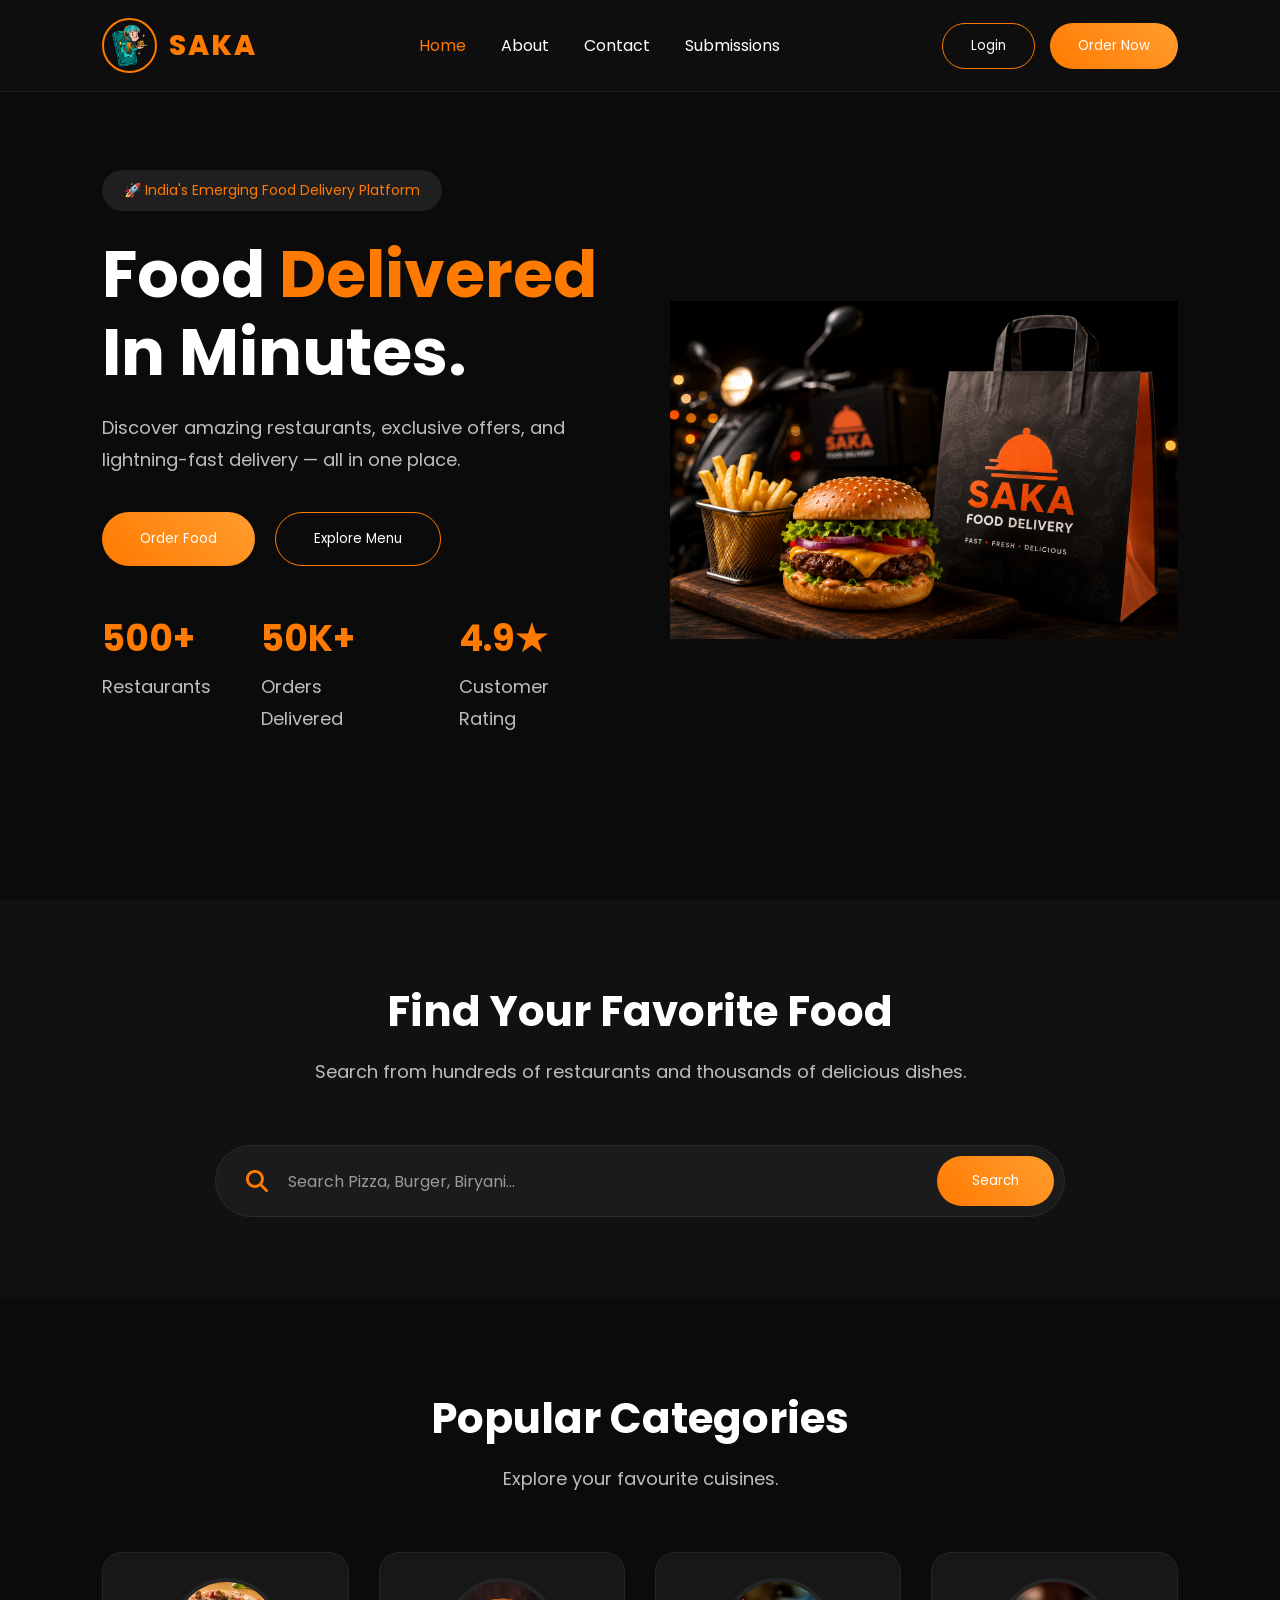
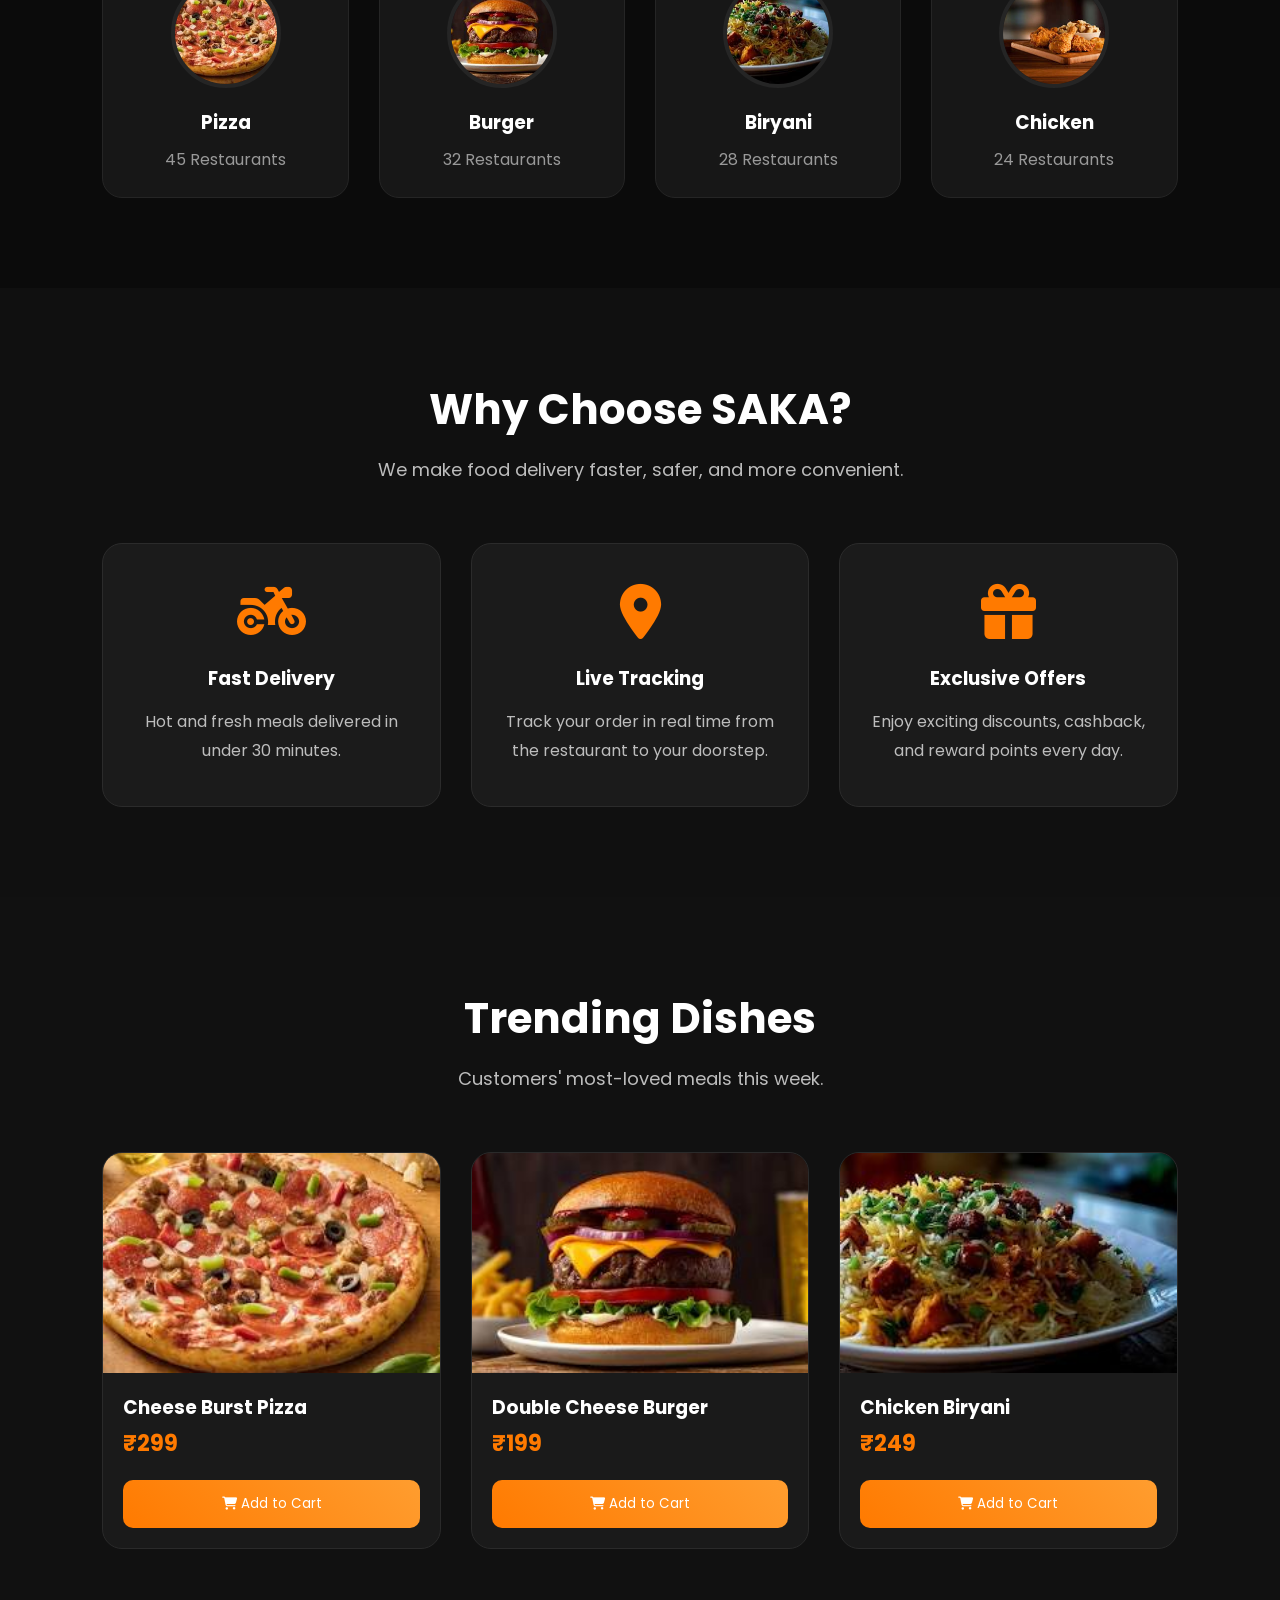
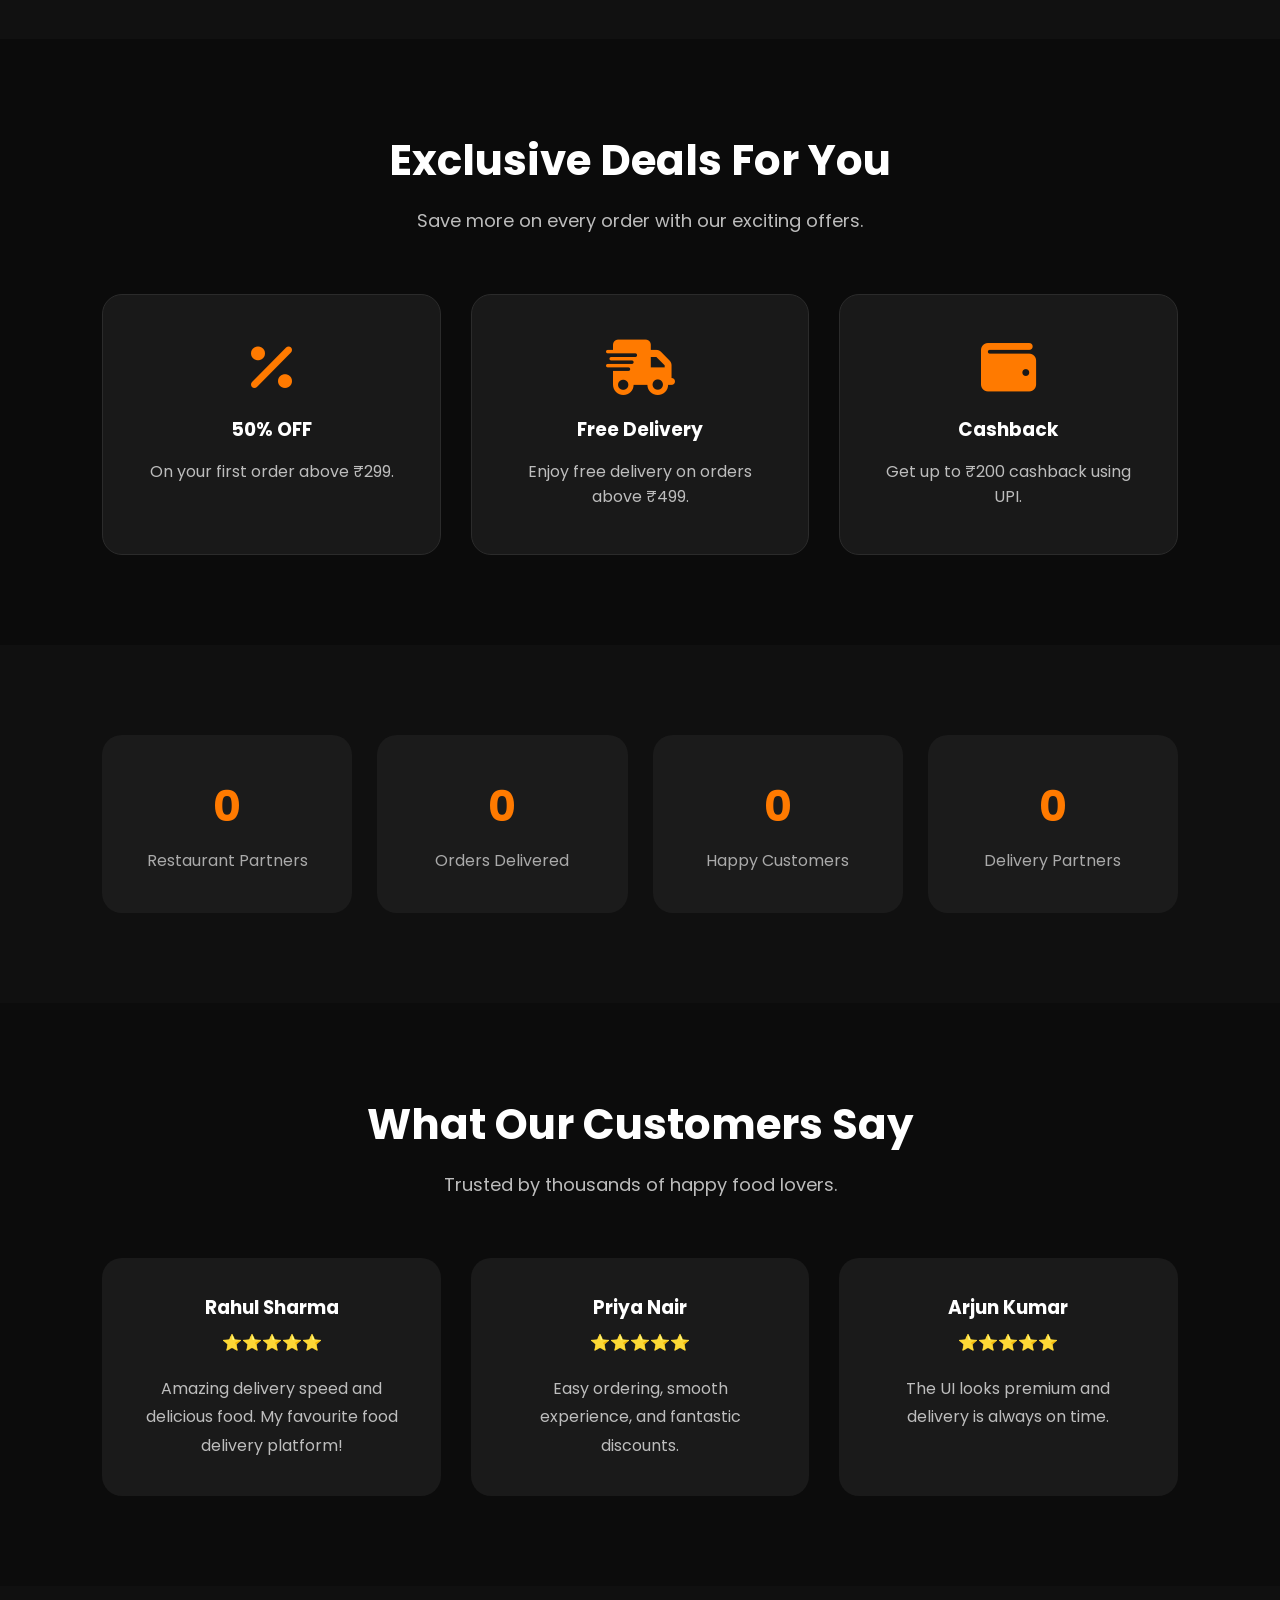
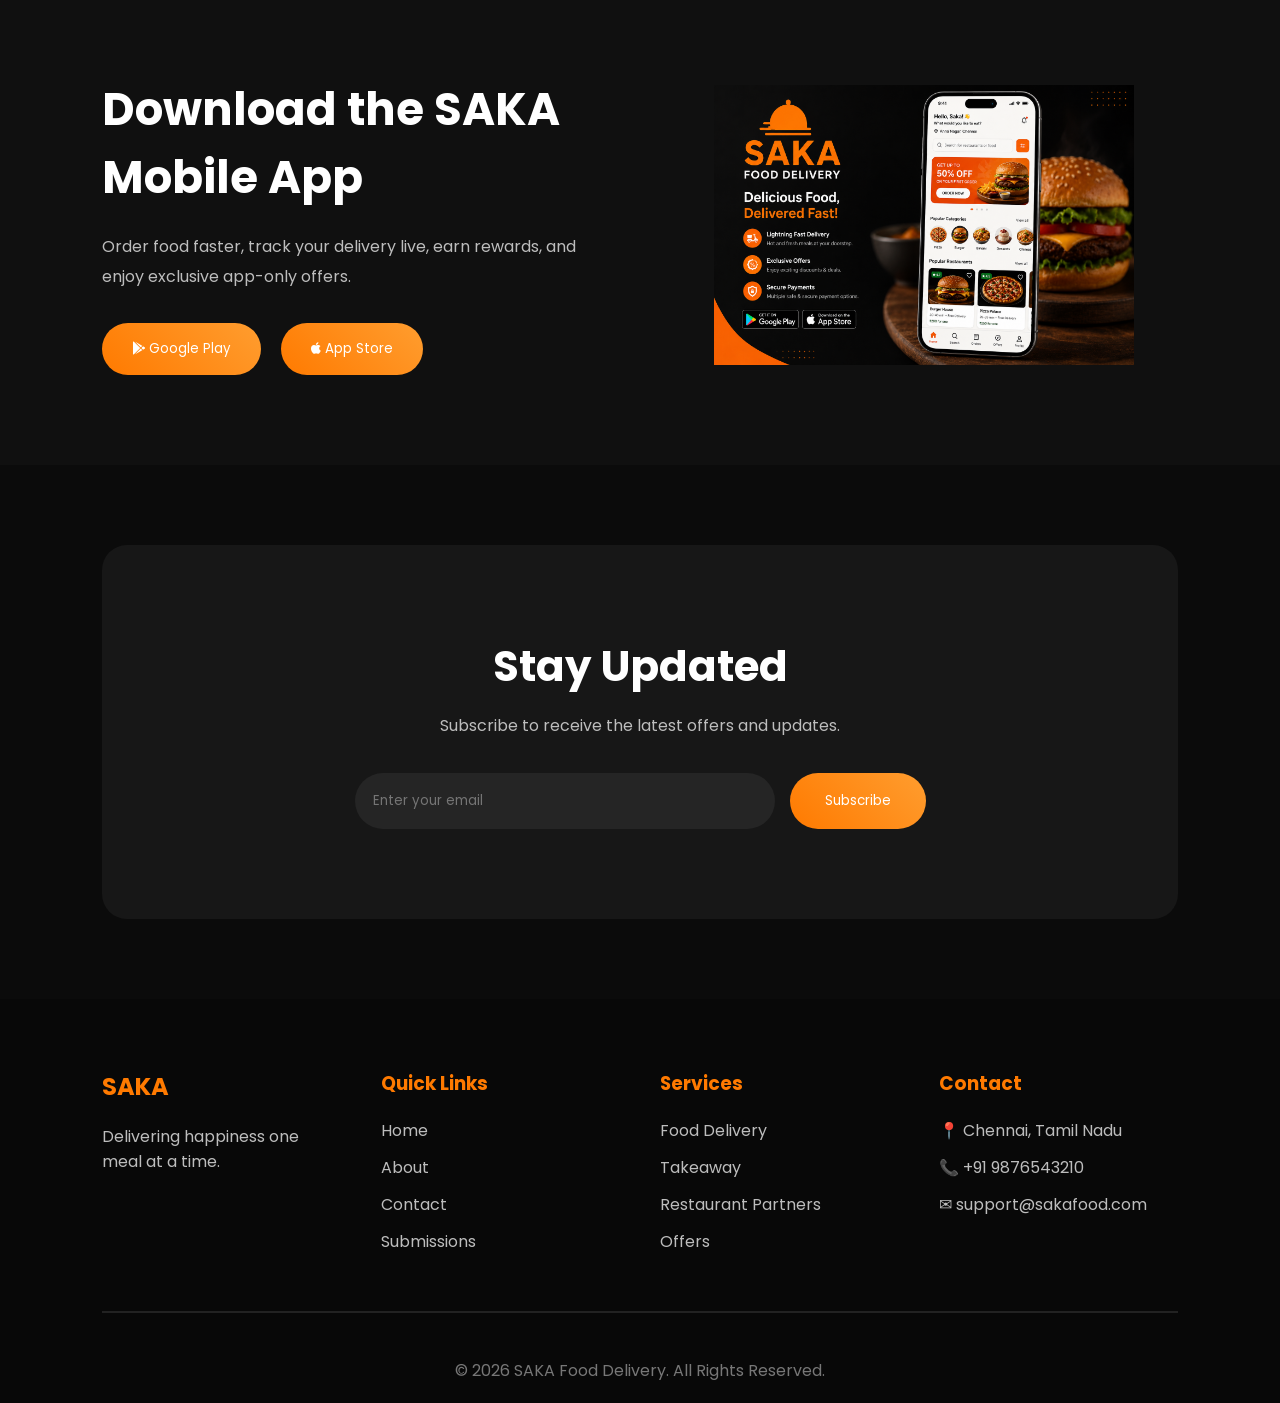
==== commit a56afe74: "commit2" ====
--- a/index.html
+++ b/index.html
@@ -7,6 +7,7 @@
 <meta name="viewport" content="width=device-width, initial-scale=1.0">
 
 <title>SAKA Food Delivery</title>
+ <link rel="icon" href="images/logo.png">
 
 <link rel="stylesheet" href="style.css">
 
@@ -277,7 +278,7 @@
 
         <div class="category-card">
 
-            <img src="images/biryani.jpg" alt="Biryani">
+            <img src="images/biriyani.jpg" alt="Biryani">
 
             <h3>Biryani</h3>
 
@@ -295,25 +296,8 @@
 
         </div>
 
-        <div class="category-card">
-
-            <img src="images/noodles.jpg" alt="Noodles">
-
-            <h3>Noodles</h3>
-
-            <p>19 Restaurants</p>
-
-        </div>
-
-        <div class="category-card">
-
-            <img src="images/dessert.jpg" alt="Dessert">
-
-            <h3>Desserts</h3>
-
-            <p>21 Restaurants</p>
-
-        </div>
+
+
 
     </div>
 
@@ -361,17 +345,6 @@
 
         </div>
 
-        <div class="service-card">
-
-            <i class="fa-solid fa-wallet"></i>
-
-            <h3>Secure Payments</h3>
-
-            <p>
-                Multiple payment options with safe and secure transactions.
-            </p>
-
-        </div>
 
         <div class="service-card">
 
@@ -388,235 +361,7 @@
     </div>
 
 </section>
-<!-- =========================================
-        FEATURED RESTAURANTS
-========================================== -->
-
-<section class="restaurants">
-
-    <div class="section-heading">
-
-        <h2>Featured Restaurants</h2>
-
-        <p>
-            Discover the highest-rated restaurants delivering fresh meals near you.
-        </p>
-
-    </div>
-
-    <div class="restaurant-grid">
-
-        <!-- Restaurant 1 -->
-
-        <div class="restaurant-card">
-
-            <div class="offer-tag">
-                50% OFF
-            </div>
-
-            <img src="images/restaurant1.jpg" alt="Restaurant">
-
-            <div class="restaurant-content">
-
-                <div class="restaurant-header">
-
-                    <h3>Burger Hub</h3>
-
-                    <span class="rating">
-
-                        ⭐ 4.8
-
-                    </span>
-
-                </div>
-
-                <p class="cuisine">
-                    Burgers • Fries • Sandwiches
-                </p>
-
-                <div class="restaurant-info">
-
-                    <span>
-                        <i class="fa-solid fa-clock"></i>
-                        20 mins
-                    </span>
-
-                    <span>
-                        <i class="fa-solid fa-location-dot"></i>
-                        3.5 km
-                    </span>
-
-                </div>
-
-                <button class="order-btn-card">
-
-                    Order Now
-
-                </button>
-
-            </div>
-
-        </div>
-
-        <!-- Restaurant 2 -->
-
-        <div class="restaurant-card">
-
-            <div class="offer-tag">
-                FREE DELIVERY
-            </div>
-
-            <img src="images/restaurant2.jpg" alt="Restaurant">
-
-            <div class="restaurant-content">
-
-                <div class="restaurant-header">
-
-                    <h3>Pizza Palace</h3>
-
-                    <span class="rating">
-
-                        ⭐ 4.9
-
-                    </span>
-
-                </div>
-
-                <p class="cuisine">
-                    Pizza • Pasta • Garlic Bread
-                </p>
-
-                <div class="restaurant-info">
-
-                    <span>
-                        <i class="fa-solid fa-clock"></i>
-                        25 mins
-                    </span>
-
-                    <span>
-                        <i class="fa-solid fa-location-dot"></i>
-                        2.1 km
-                    </span>
-
-                </div>
-
-                <button class="order-btn-card">
-
-                    Order Now
-
-                </button>
-
-            </div>
-
-        </div>
-
-        <!-- Restaurant 3 -->
-
-        <div class="restaurant-card">
-
-            <div class="offer-tag">
-                ₹100 OFF
-            </div>
-
-            <img src="images/restaurant3.jpg" alt="Restaurant">
-
-            <div class="restaurant-content">
-
-                <div class="restaurant-header">
-
-                    <h3>Biryani House</h3>
-
-                    <span class="rating">
-
-                        ⭐ 4.7
-
-                    </span>
-
-                </div>
-
-                <p class="cuisine">
-                    Biryani • Meals • Kebabs
-                </p>
-
-                <div class="restaurant-info">
-
-                    <span>
-                        <i class="fa-solid fa-clock"></i>
-                        18 mins
-                    </span>
-
-                    <span>
-                        <i class="fa-solid fa-location-dot"></i>
-                        4 km
-                    </span>
-
-                </div>
-
-                <button class="order-btn-card">
-
-                    Order Now
-
-                </button>
-
-            </div>
-
-        </div>
-
-        <!-- Restaurant 4 -->
-
-        <div class="restaurant-card">
-
-            <div class="offer-tag">
-                NEW
-            </div>
-
-            <img src="images/restaurant4.jpg" alt="Restaurant">
-
-            <div class="restaurant-content">
-
-                <div class="restaurant-header">
-
-                    <h3>Spice Garden</h3>
-
-                    <span class="rating">
-
-                        ⭐ 4.9
-
-                    </span>
-
-                </div>
-
-                <p class="cuisine">
-                    South Indian • North Indian
-                </p>
-
-                <div class="restaurant-info">
-
-                    <span>
-                        <i class="fa-solid fa-clock"></i>
-                        22 mins
-                    </span>
-
-                    <span>
-                        <i class="fa-solid fa-location-dot"></i>
-                        1.8 km
-                    </span>
-
-                </div>
-
-                <button class="order-btn-card">
-
-                    Order Now
-
-                </button>
-
-            </div>
-
-        </div>
-
-    </div>
-
-</section>
+
 <!-- =========================================
             TRENDING DISHES
 ========================================== -->
@@ -673,7 +418,7 @@
 
         <div class="dish-card">
 
-            <img src="images/biryani.jpg">
+            <img src="images/biriyani.jpg">
 
             <h3>Chicken Biryani</h3>
 
@@ -689,23 +434,7 @@
 
         </div>
 
-        <div class="dish-card">
-
-            <img src="images/dessert.jpg">
-
-            <h3>Chocolate Brownie</h3>
-
-            <p>₹149</p>
-
-            <button>
-
-                <i class="fa-solid fa-cart-shopping"></i>
-
-                Add to Cart
-
-            </button>
-
-        </div>
+        
 
     </div>
 
@@ -822,7 +551,7 @@
 
         <div class="testimonial-card">
 
-            <img src="images/user1.jpg" alt="Customer">
+           
 
             <h3>Rahul Sharma</h3>
 
@@ -839,7 +568,7 @@
 
         <div class="testimonial-card">
 
-            <img src="images/user2.jpg" alt="Customer">
+           
 
             <h3>Priya Nair</h3>
 
@@ -856,7 +585,7 @@
 
         <div class="testimonial-card">
 
-            <img src="images/user3.jpg" alt="Customer">
+          
 
             <h3>Arjun Kumar</h3>
 
@@ -1049,7 +778,7 @@
 
 
 </footer>
-<script src="js/script.js"></script>
+<script src="js/storage.js"></script>
 
 </body>
 </html>
--- a/style.css
+++ b/style.css
@@ -373,6 +373,7 @@
 
 transform:translateY(0);
 
+}
 }
 
 /* ==========================================
@@ -1851,7 +1852,7 @@
 
 width:100%;
 height:500px;
-border-radius:15px;
+border-radius:20px;
 overflow:hidden;
 
 }
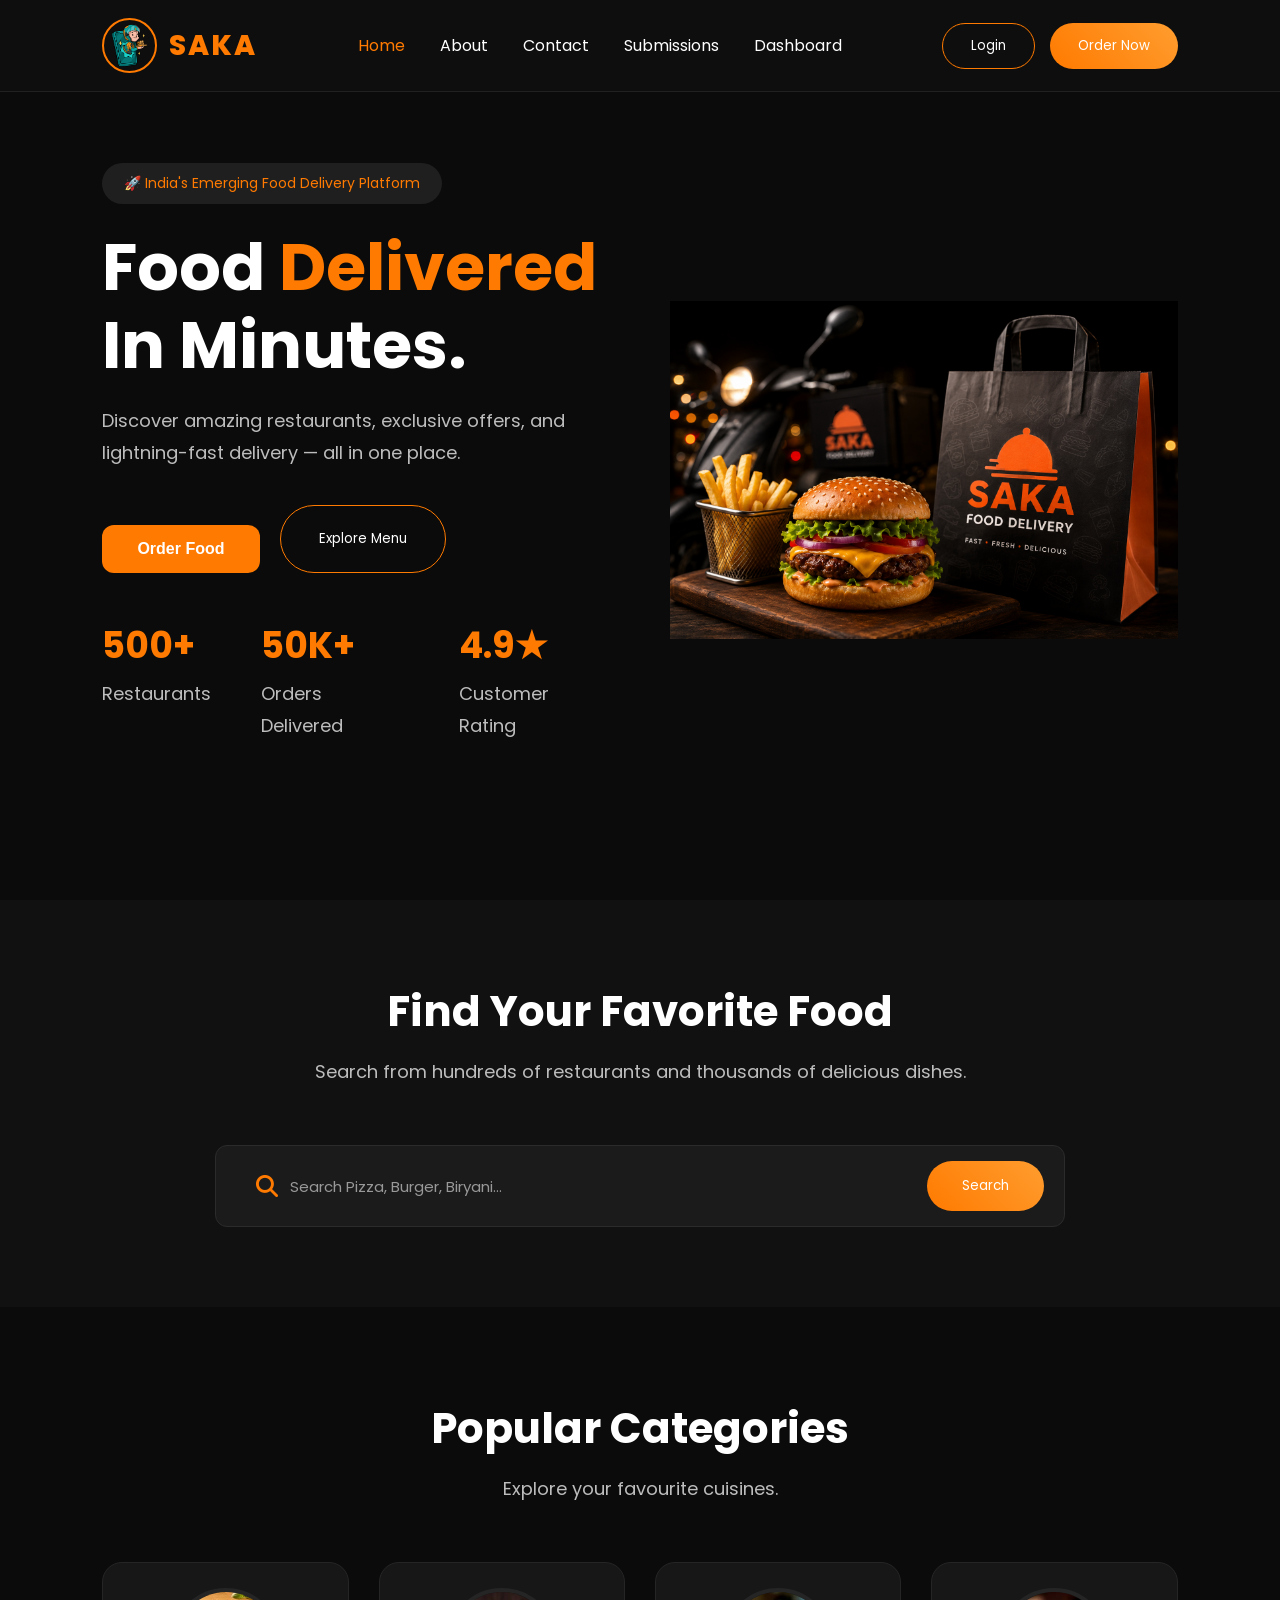
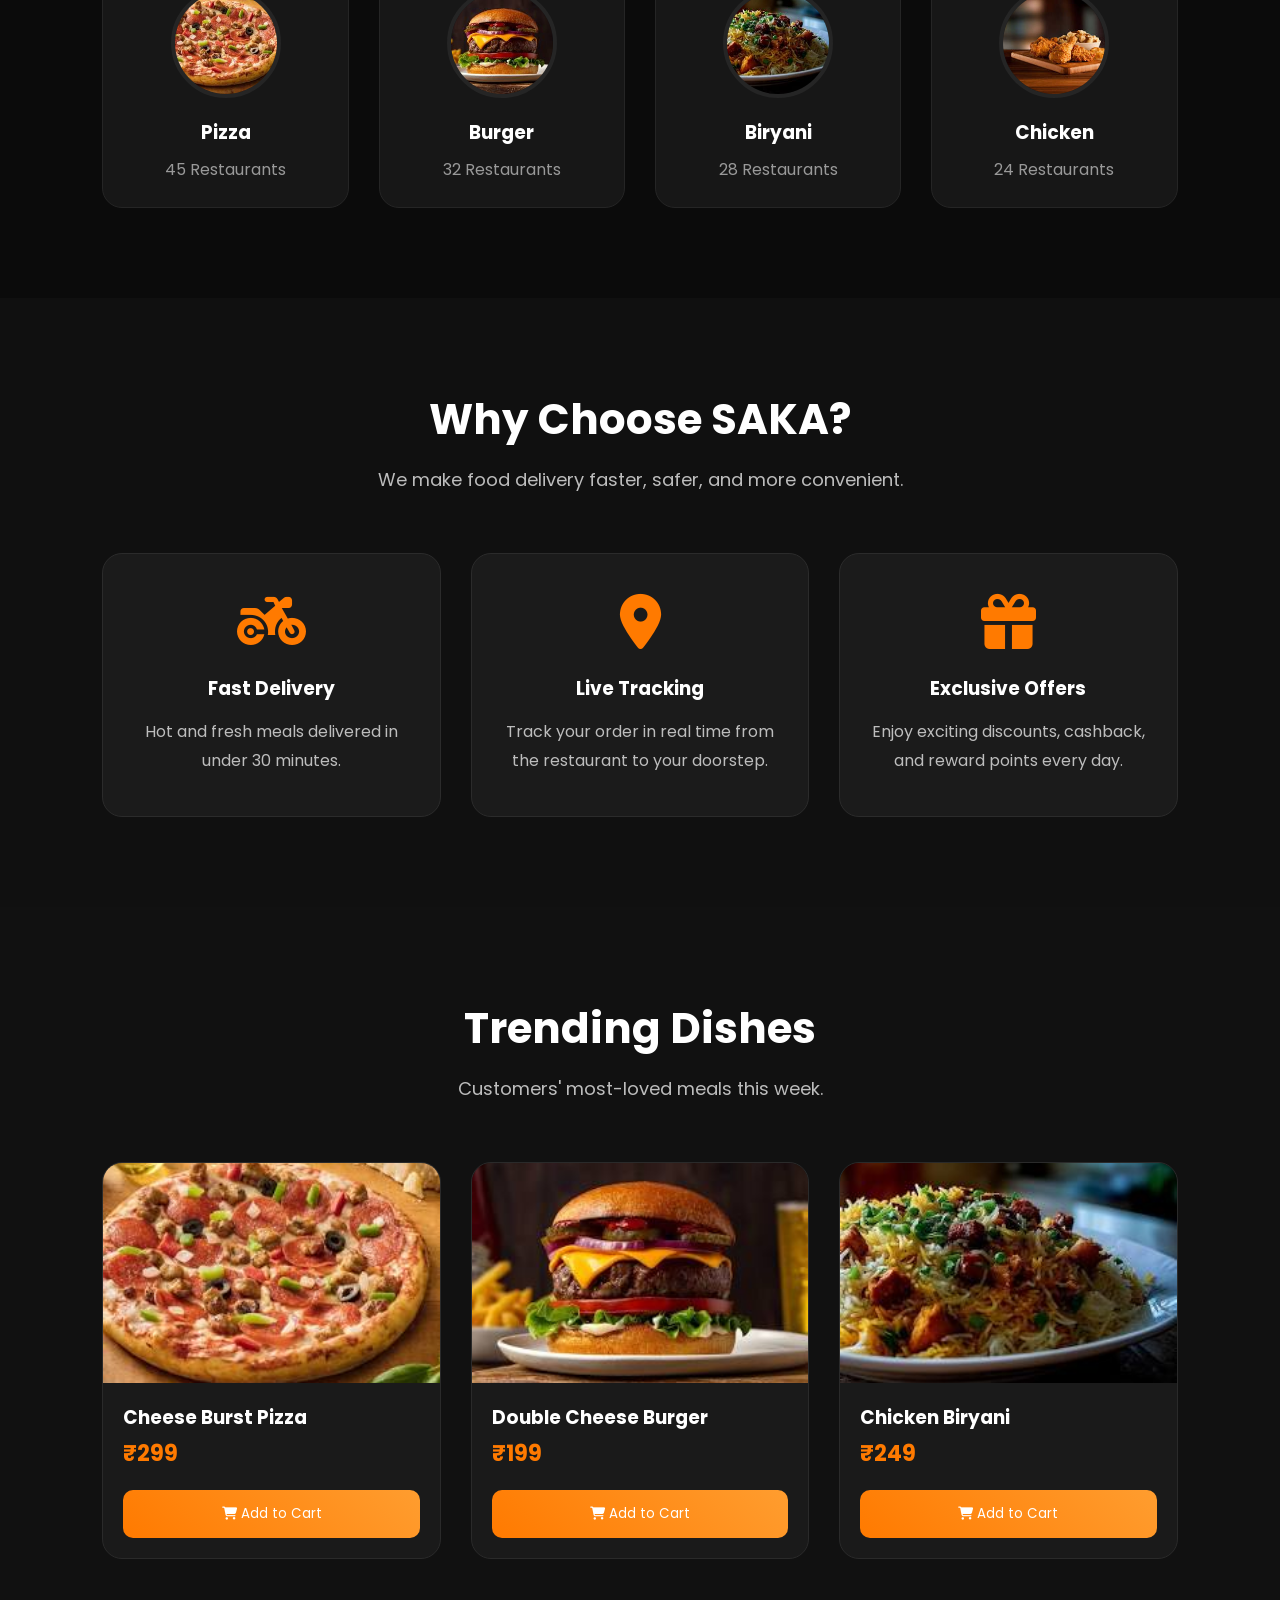
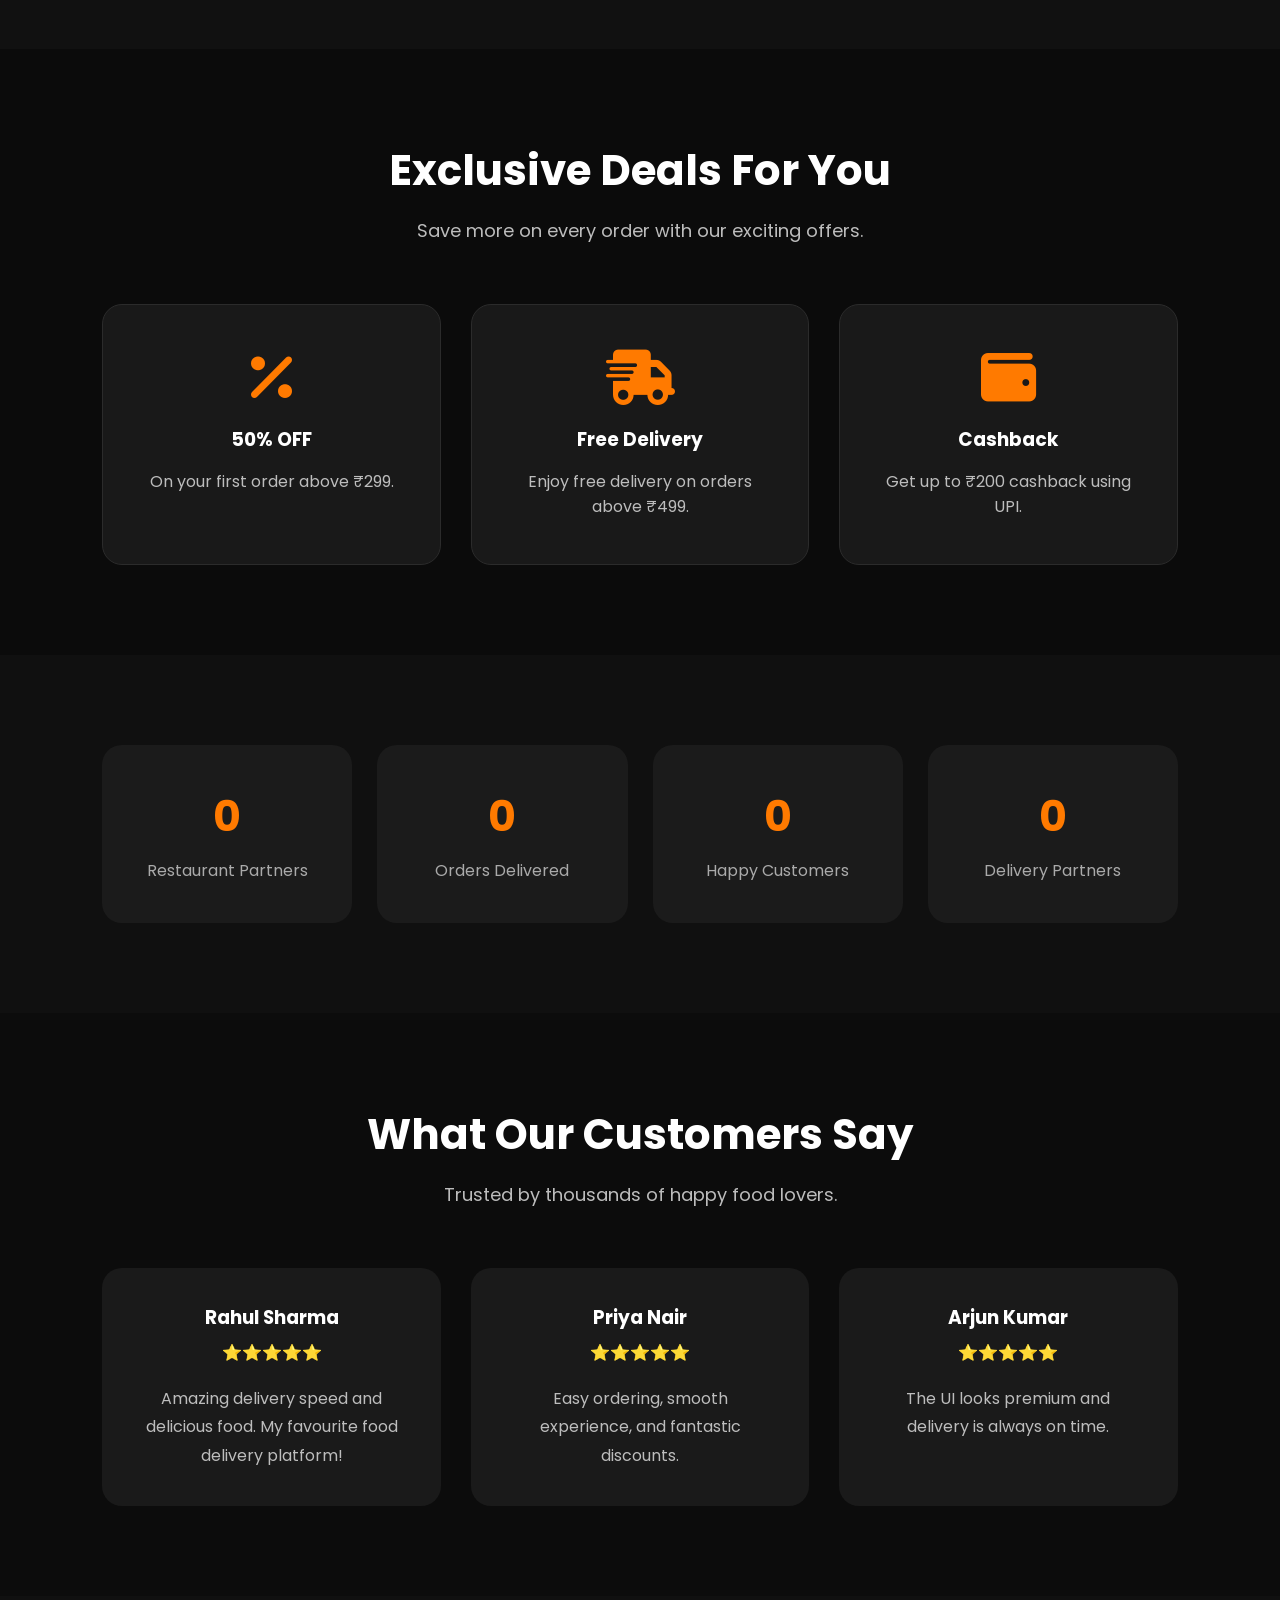
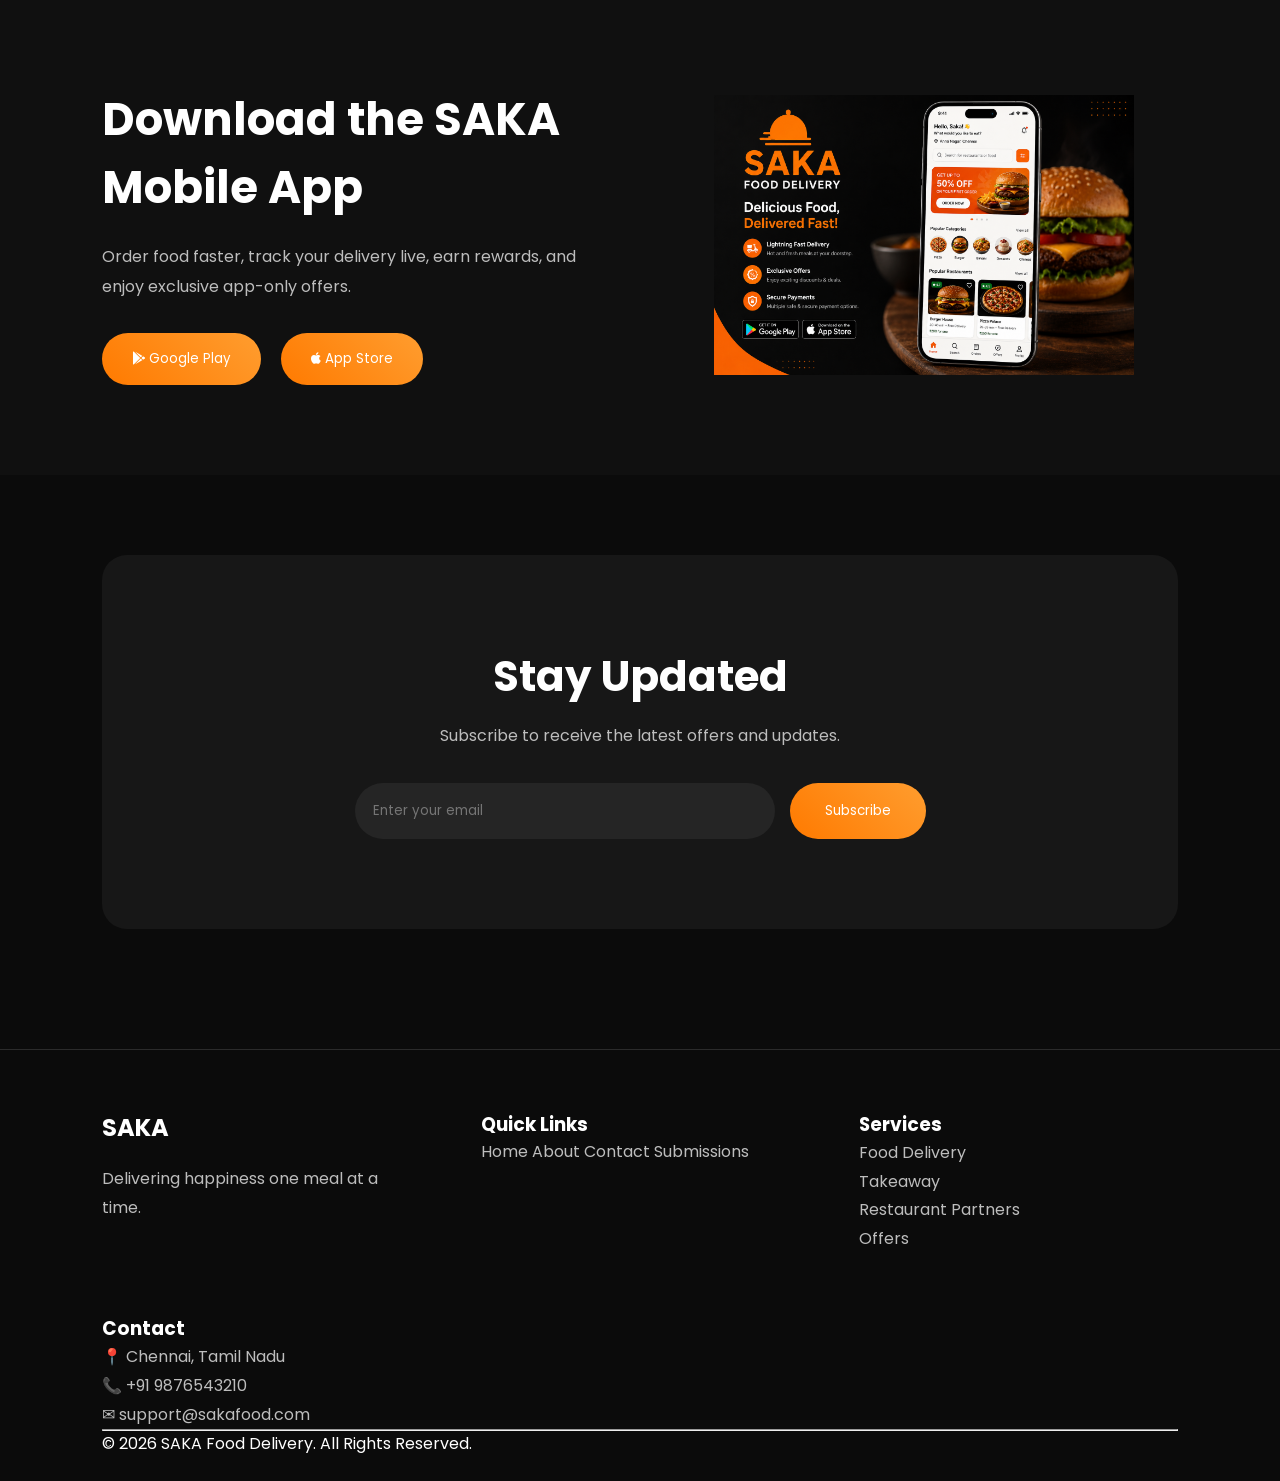
==== commit 6671d93b: "commit 3" ====
--- a/index.html
+++ b/index.html
@@ -61,6 +61,8 @@
 </a>
 </li>
 
+<li><a href="dashboard.html">Dashboard</a></li>
+
 </ul>
 
 <div class="nav-buttons">
--- a/style.css
+++ b/style.css
@@ -1085,54 +1085,95 @@
 
 footer{
 
-    background:#080808;
-    padding:70px 8% 20px;
+    background:#0b0b0b;
+
+    padding:70px 8% 25px;
+
+    border-top:1px solid #242424;
 
 }
 
 .footer-container{
 
     display:grid;
-    grid-template-columns:repeat(auto-fit,minmax(230px,1fr));
-    gap:40px;
-
-}
-
-.footer-column h2,
-.footer-column h3{
+
+    grid-template-columns:repeat(auto-fit,minmax(250px,1fr));
+
+    gap:60px;
+
+}
+
+.footer-container h2,
+.footer-container h4{
+
+    color:white;
 
     margin-bottom:20px;
-    color:var(--primary);
-
-}
-
-.footer-column p,
-.footer-column a{
-
-    display:block;
+
+}
+
+.footer-container p{
+
     color:#bdbdbd;
-    margin-bottom:12px;
+
+    line-height:1.8;
+
+}
+
+.footer-container ul{
+
+    list-style:none;
+
+    padding:0;
+
+}
+
+.footer-container ul li{
+
+    margin:12px 0;
+
+}
+
+.footer-container ul li a{
+
+    color:#bdbdbd;
+
+    text-decoration:none;
+
     transition:.3s;
 
 }
 
-.footer-column a:hover{
-
-    color:var(--primary);
-
-}
-
-footer hr{
-
-    margin:45px 0;
-    border:1px solid #222;
-
-}
-
-.copyright{
+.footer-container ul li a:hover{
+
+    color:#ff7a00;
+
+}
+
+.footer-bottom{
+
+    margin-top:50px;
 
     text-align:center;
-    color:#777;
+
+    border-top:1px solid #222;
+
+    padding-top:25px;
+
+    color:#9e9e9e;
+
+}
+.footer-container a{
+
+    color:#bdbdbd;
+
+    text-decoration:none;
+
+}
+
+.footer-container a:hover{
+
+    color:#ff7a00;
 
 }
 
@@ -1951,4 +1992,575 @@
 
 }
 
+}
+/* =====================================================
+                TASK DASHBOARD
+===================================================== */
+
+.dashboard-stats{
+
+display:grid;
+grid-template-columns:repeat(auto-fit,minmax(220px,1fr));
+gap:30px;
+padding:80px 8%;
+background:#0f0f0f;
+
+}
+
+.dashboard-stats .stat-card{
+
+background:#181818;
+padding:35px;
+border-radius:20px;
+text-align:center;
+transition:.4s;
+border:1px solid #252525;
+
+}
+
+.dashboard-stats .stat-card:hover{
+
+transform:translateY(-10px);
+border-color:#ff7a00;
+box-shadow:0 15px 35px rgba(255,122,0,.18);
+
+}
+
+.dashboard-stats .stat-card i{
+
+font-size:45px;
+color:#ff7a00;
+margin-bottom:20px;
+
+}
+
+.dashboard-stats .stat-card h2{
+
+font-size:42px;
+color:#fff;
+margin-bottom:12px;
+
+}
+
+.dashboard-stats .stat-card p{
+
+color:#bdbdbd;
+font-size:16px;
+
+}
+
+/* =====================================================
+                TASK FORM
+===================================================== */
+
+.task-form-section{
+
+padding:90px 8%;
+background:#111;
+
+}
+
+.task-form{
+
+background:#1a1a1a;
+padding:45px;
+border-radius:22px;
+max-width:900px;
+margin:auto;
+box-shadow:0 10px 30px rgba(0,0,0,.35);
+
+}
+
+.task-form .input-group{
+
+margin-bottom:25px;
+
+}
+
+.task-form label{
+
+display:block;
+margin-bottom:10px;
+font-weight:600;
+color:#fff;
+
+}
+
+.task-form input,
+.task-form textarea,
+.task-form select{
+
+width:100%;
+padding:15px;
+background:#252525;
+border:1px solid #333;
+border-radius:12px;
+color:#fff;
+font-size:15px;
+outline:none;
+transition:.3s;
+
+}
+
+.task-form input:focus,
+.task-form textarea:focus,
+.task-form select:focus{
+
+border-color:#ff7a00;
+box-shadow:0 0 10px rgba(255,122,0,.25);
+
+}
+
+.task-grid{
+
+display:grid;
+grid-template-columns:repeat(auto-fit,minmax(250px,1fr));
+gap:25px;
+
+}
+
+.primary-btn{
+
+margin-top:20px;
+padding:15px 35px;
+background:#ff7a00;
+color:#fff;
+border:none;
+border-radius:12px;
+font-size:16px;
+font-weight:600;
+cursor:pointer;
+transition:.3s;
+
+}
+
+.primary-btn:hover{
+
+background:#ff922b;
+transform:translateY(-3px);
+
+}
+
+/* =====================================================
+            SEARCH & FILTER
+===================================================== */
+
+.dashboard-controls{
+
+padding:80px 8%;
+background:#0d0d0d;
+
+}
+
+.controls-wrapper{
+
+display:flex;
+flex-wrap:wrap;
+gap:20px;
+align-items:center;
+justify-content:space-between;
+margin-top:35px;
+
+}
+
+.search-box{
+
+flex:1;
+display:flex;
+align-items:center;
+background:#1b1b1b;
+padding:15px 20px;
+border-radius:12px;
+
+}
+
+.search-box i{
+
+color:#ff7a00;
+margin-right:12px;
+
+}
+
+.search-box input{
+
+width:100%;
+background:none;
+border:none;
+outline:none;
+color:#fff;
+font-size:15px;
+
+}
+
+#filterTasks{
+
+padding:15px 20px;
+background:#1b1b1b;
+border:1px solid #333;
+border-radius:12px;
+color:#fff;
+cursor:pointer;
+
+}
+
+.danger-btn{
+
+padding:15px 30px;
+background:#e53935;
+color:#fff;
+border:none;
+border-radius:12px;
+cursor:pointer;
+transition:.3s;
+
+}
+
+.danger-btn:hover{
+
+background:#ff4d4d;
+
+}
+/* =====================================================
+                TASK LIST
+===================================================== */
+
+.task-list-section{
+
+padding:80px 8%;
+background:#111;
+
+}
+
+#taskContainer{
+
+display:grid;
+grid-template-columns:repeat(auto-fit,minmax(350px,1fr));
+gap:30px;
+
+}
+
+/* =====================================================
+                TASK CARD
+===================================================== */
+
+.task-card{
+
+background:#1b1b1b;
+padding:30px;
+border-radius:20px;
+border:1px solid #2d2d2d;
+transition:.35s;
+position:relative;
+overflow:hidden;
+
+}
+
+.task-card:hover{
+
+transform:translateY(-8px);
+border-color:#ff7a00;
+box-shadow:0 20px 40px rgba(255,122,0,.18);
+
+}
+
+.task-card.completed{
+
+opacity:.85;
+border-left:6px solid #22c55e;
+
+}
+
+.task-card.completed h3{
+
+text-decoration:line-through;
+color:#9ca3af;
+
+}
+
+.task-card h3{
+
+font-size:24px;
+color:#fff;
+margin-bottom:15px;
+
+}
+
+.task-card p{
+
+color:#c9c9c9;
+line-height:1.7;
+margin-bottom:12px;
+
+}
+
+/* =====================================================
+                TASK DETAILS
+===================================================== */
+
+.task-info{
+
+display:flex;
+flex-wrap:wrap;
+gap:12px;
+margin:20px 0;
+
+}
+
+.task-info span{
+
+padding:8px 14px;
+background:#252525;
+border-radius:30px;
+font-size:13px;
+color:#fff;
+
+}
+
+/* =====================================================
+                PRIORITY
+===================================================== */
+
+.priority-high{
+
+background:#ff3b30 !important;
+
+}
+
+.priority-medium{
+
+background:#ff9800 !important;
+
+}
+
+.priority-low{
+
+background:#22c55e !important;
+
+}
+
+/* =====================================================
+                TASK BUTTONS
+===================================================== */
+
+.task-actions{
+
+display:flex;
+gap:12px;
+margin-top:25px;
+flex-wrap:wrap;
+
+}
+
+.task-actions button{
+
+flex:1;
+padding:12px;
+border:none;
+border-radius:10px;
+cursor:pointer;
+font-size:15px;
+font-weight:600;
+transition:.3s;
+
+}
+
+.complete-btn{
+
+background:#22c55e;
+color:#fff;
+
+}
+
+.complete-btn:hover{
+
+background:#16a34a;
+
+}
+
+.edit-btn{
+
+background:#2563eb;
+color:#fff;
+
+}
+
+.edit-btn:hover{
+
+background:#1d4ed8;
+
+}
+
+.delete-btn{
+
+background:#ef4444;
+color:#fff;
+
+}
+
+.delete-btn:hover{
+
+background:#dc2626;
+
+}
+
+/* =====================================================
+                EMPTY STATE
+===================================================== */
+
+.empty-state{
+
+grid-column:1/-1;
+text-align:center;
+padding:90px 30px;
+background:#1b1b1b;
+border-radius:20px;
+border:2px dashed #333;
+
+}
+
+.empty-state i{
+
+font-size:75px;
+color:#ff7a00;
+margin-bottom:20px;
+
+}
+
+.empty-state h2{
+
+font-size:34px;
+color:#fff;
+margin-bottom:15px;
+
+}
+
+.empty-state p{
+
+color:#aaa;
+font-size:18px;
+
+}
+
+/* =====================================================
+                RESPONSIVE
+===================================================== */
+
+@media(max-width:992px){
+
+.controls-wrapper{
+
+flex-direction:column;
+
+}
+
+.search-box{
+
+width:100%;
+
+}
+
+#filterTasks,
+.danger-btn{
+
+width:100%;
+
+}
+
+}
+
+@media(max-width:768px){
+
+.dashboard-stats{
+
+grid-template-columns:1fr;
+
+}
+
+.task-grid{
+
+grid-template-columns:1fr;
+
+}
+
+.task-form{
+
+padding:30px;
+
+}
+
+.task-actions{
+
+flex-direction:column;
+
+}
+
+.task-actions button{
+
+width:100%;
+
+}
+
+#taskContainer{
+
+grid-template-columns:1fr;
+
+}
+
+.empty-state{
+
+padding:60px 20px;
+
+}
+
+}
+
+@media(max-width:500px){
+
+.dashboard-stats{
+
+padding:60px 5%;
+
+}
+
+.task-form-section,
+.dashboard-controls,
+.task-list-section{
+
+padding:60px 5%;
+
+}
+
+.task-card{
+
+padding:20px;
+
+}
+
+.task-card h3{
+
+font-size:20px;
+
+}
+
+.empty-state i{
+
+font-size:55px;
+
+}
+
+.empty-state h2{
+
+font-size:26px;
+
+}
+
+}
+footer{
+
+    margin-top:120px;
+
+    border-top:1px solid #2b2b2b;
+
+    padding-top:60px;
+
 }
